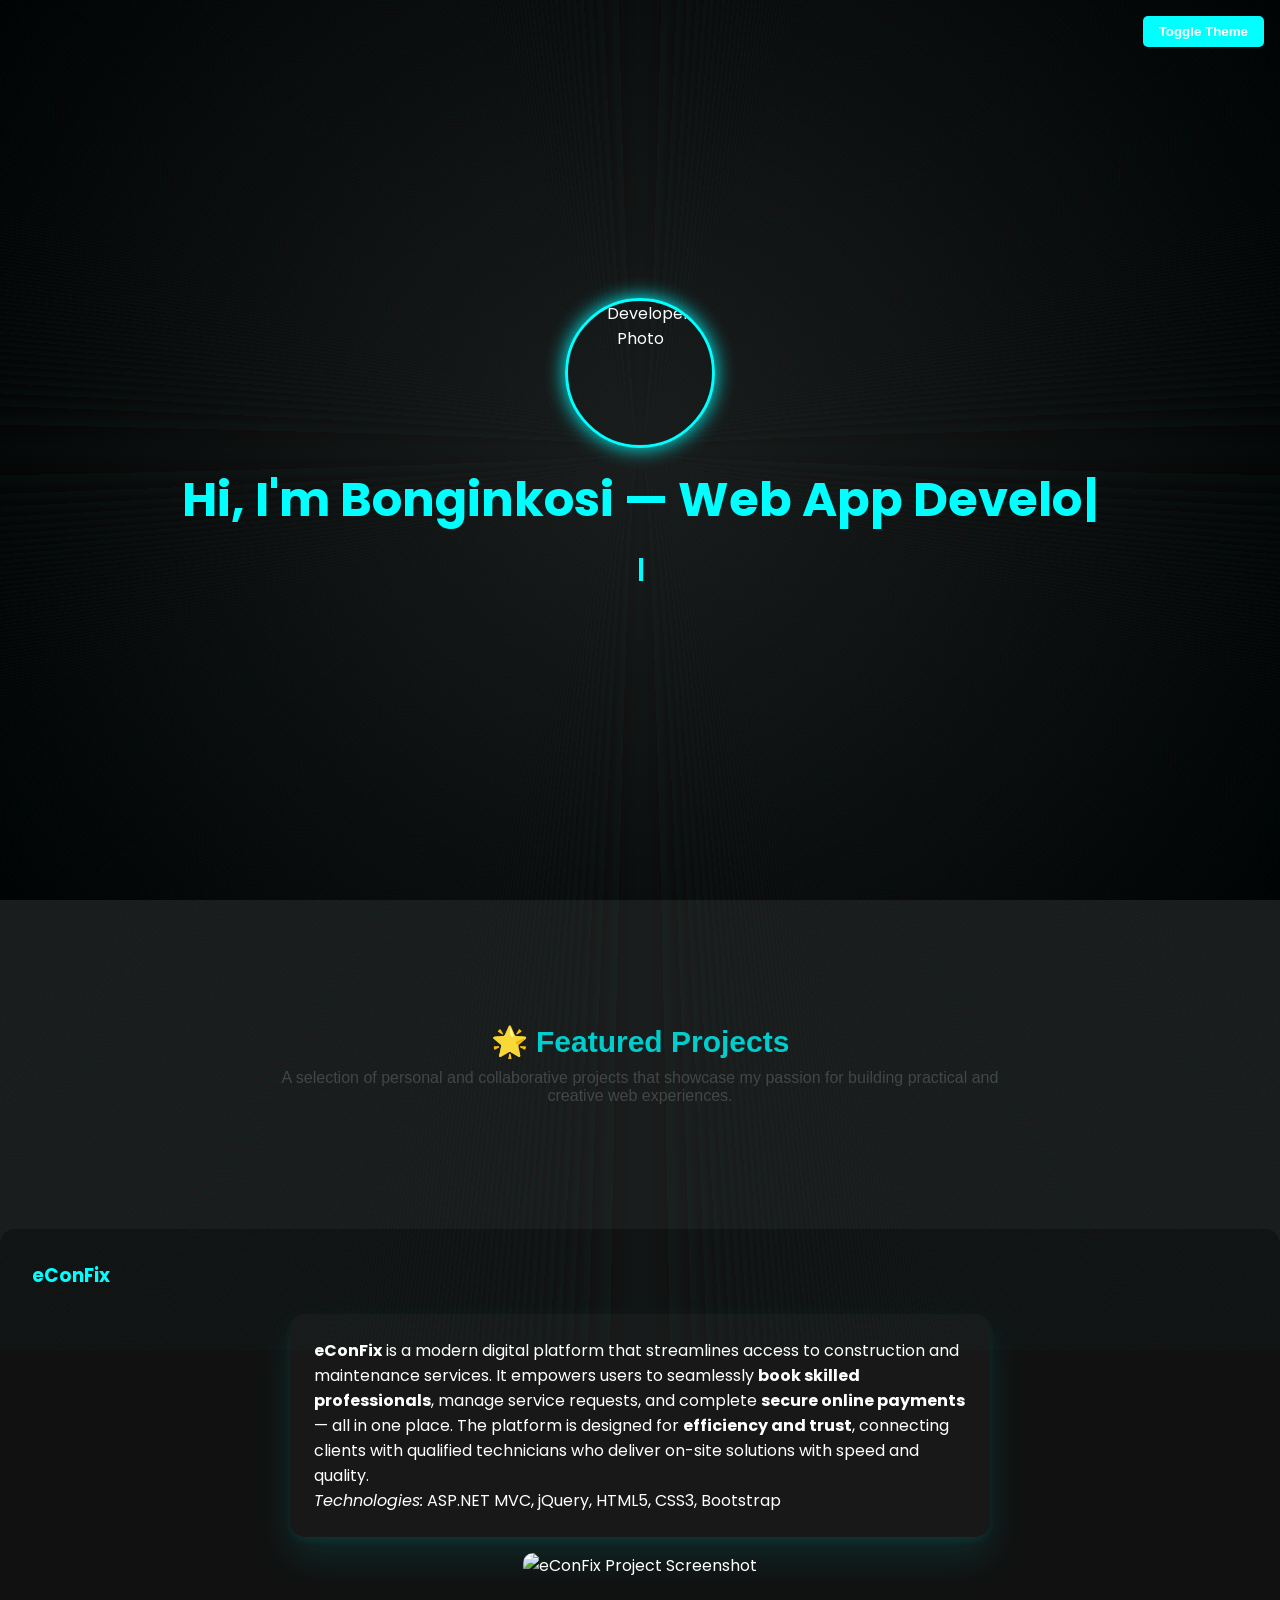
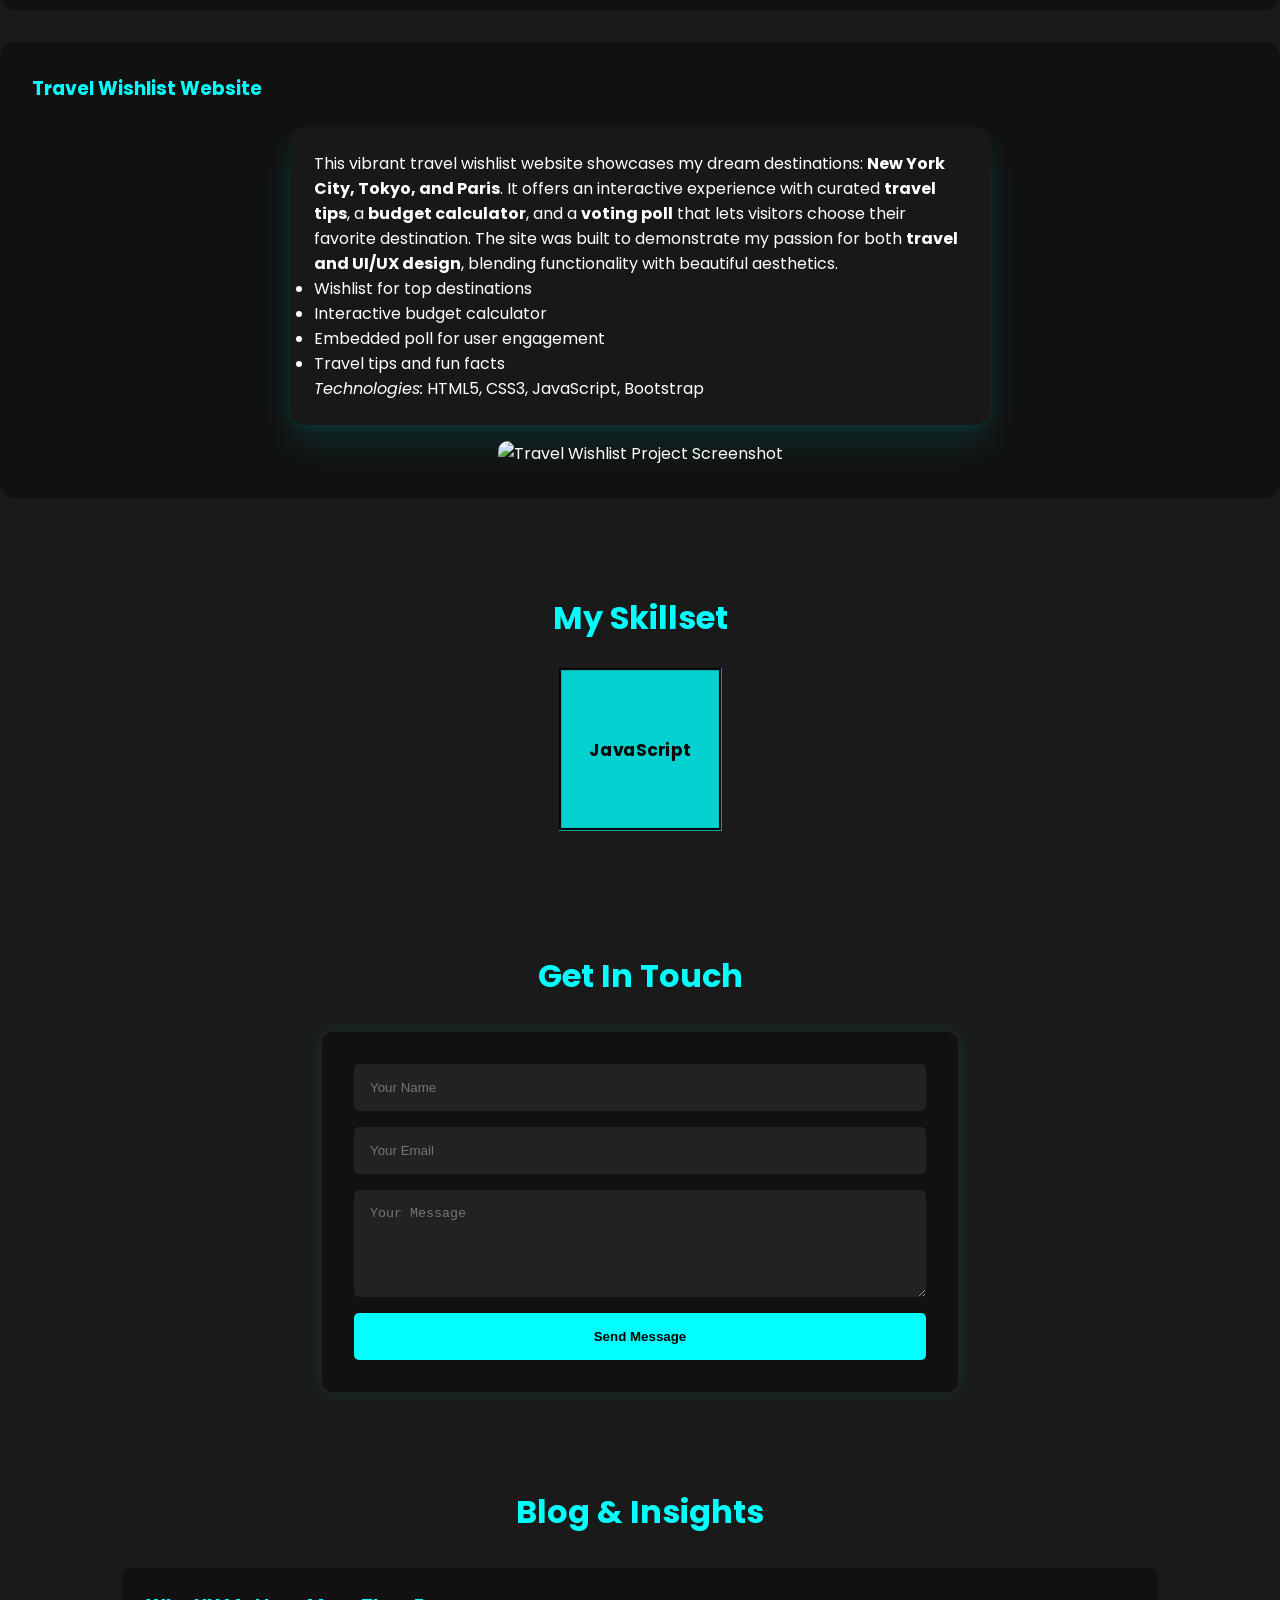
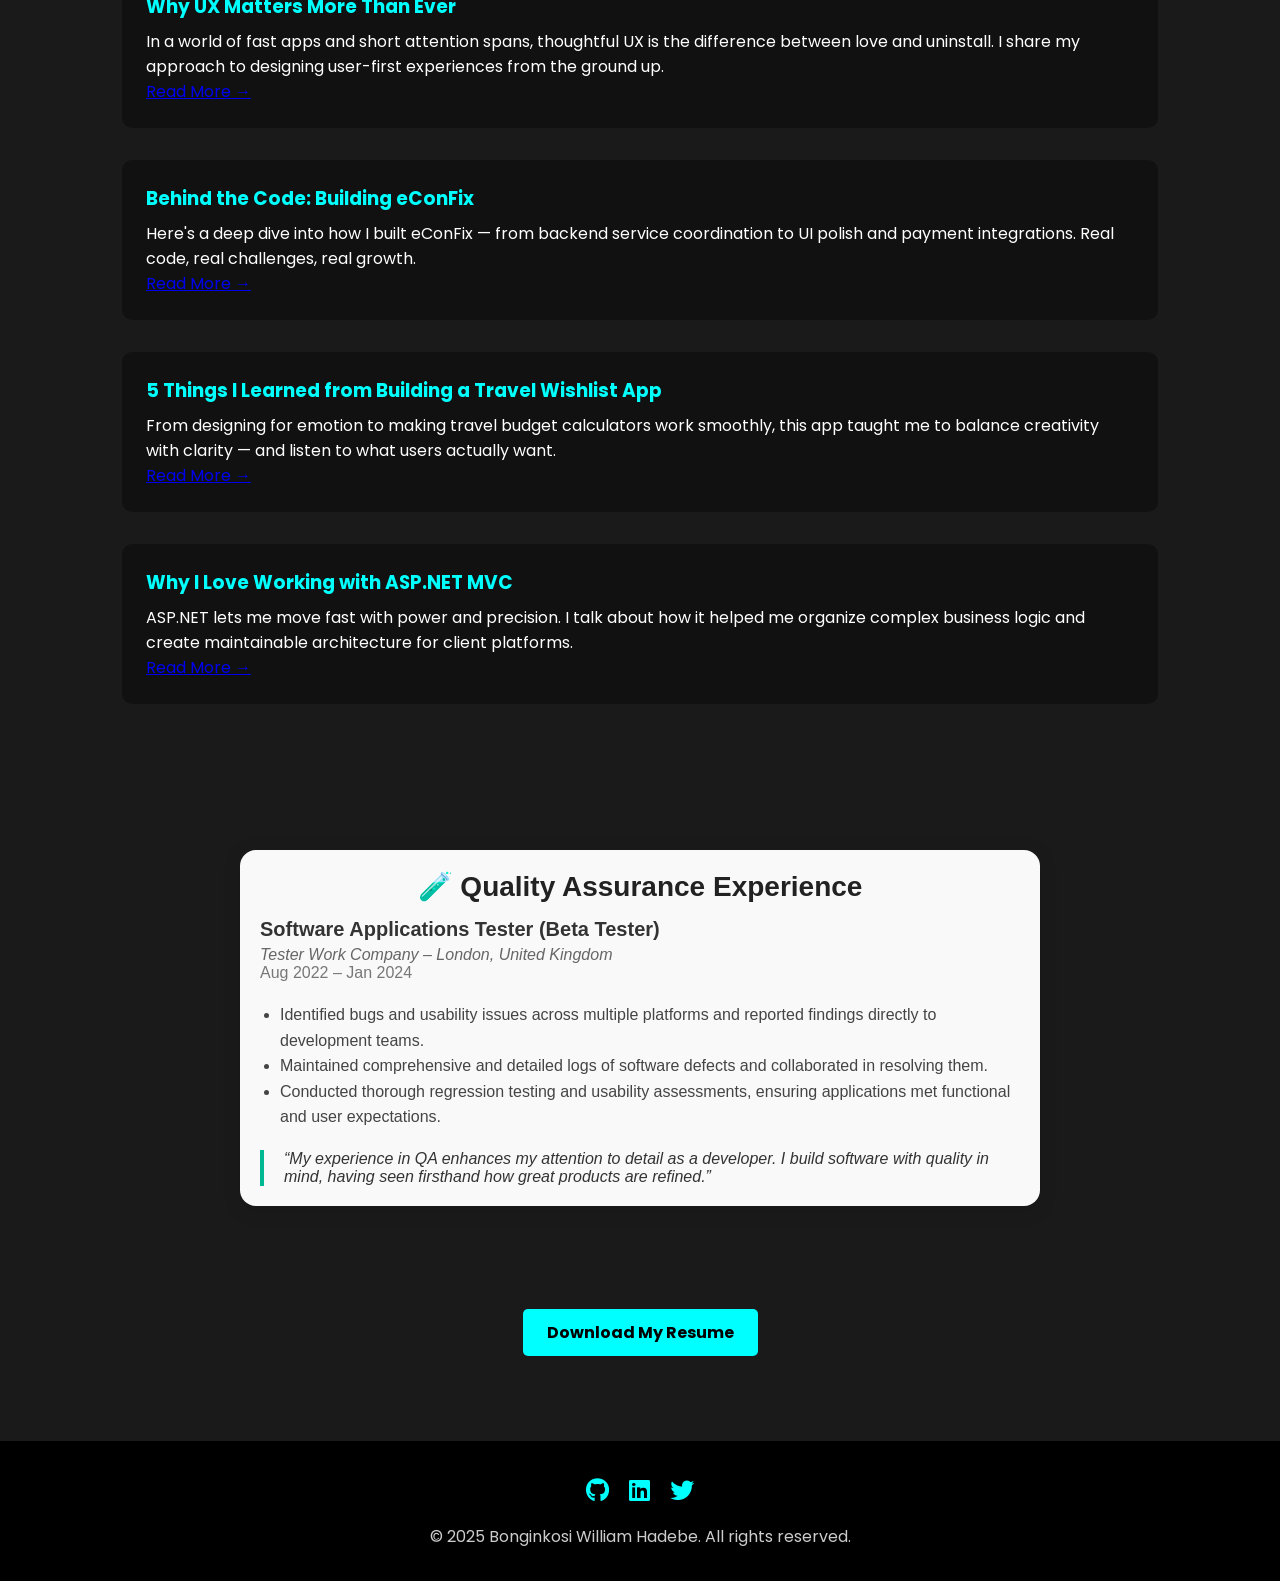
==== index.html @ 1fb1a80f "Add files via upload" ====
<!DOCTYPE html>
<html lang="en">
<head>
  <meta charset="UTF-8" />
  <meta name="viewport" content="width=device-width, initial-scale=1.0" />
  <meta name="description" content="Interactive portfolio for an app developer" />
  <title>William - App Developer Portfolio</title>
  <link rel="stylesheet" href="https://cdnjs.cloudflare.com/ajax/libs/font-awesome/6.4.0/css/all.min.css">
  <link href="https://fonts.googleapis.com/css2?family=Poppins:wght@300;600&display=swap" rel="stylesheet">
  <link rel="stylesheet" href="https://cdnjs.cloudflare.com/ajax/libs/animate.css/4.1.1/animate.min.css"/>
  <style>
    :root {
      --bg: #1a1a1a;
      --text: #fff;
      --accent: #0ff;
      --card-bg: #111;
    }
    [data-theme="light"] {
      --bg: #f4f4f4;
      --text: #000;
      --accent: #00bcd4;
      --card-bg: #fff;
    }
    * {
      margin: 0;
      padding: 0;
      box-sizing: border-box;
    }
    body {
      font-family: 'Poppins', sans-serif;
      background: var(--bg);
      color: var(--text);
      scroll-behavior: smooth;
      overflow-x: hidden;
      transition: background 0.5s, color 0.5s;
    }
    .theme-toggle {
      position: fixed;
      top: 1rem;
      right: 1rem;
      background: var(--accent);
      color: var(--text);
      border: none;
      padding: 0.5rem 1rem;
      border-radius: 5px;
      cursor: pointer;
      font-weight: bold;
      z-index: 100;
    }
    header {
      height: 100vh;
      display: flex;
      flex-direction: column;
      justify-content: center;
      align-items: center;
      text-align: center;
      padding: 2rem;
      background: radial-gradient(circle at center, var(--bg), #000);
      position: relative;
    }
    header::before {
      content: '';
      position: absolute;
      width: 200%;
      height: 200%;
      background: repeating-radial-gradient(circle, var(--accent) 1px, transparent 2px);
      animation: rotateGrid 60s linear infinite;
      opacity: 0.03;
      z-index: 0;
    }
    @keyframes rotateGrid {
      0% { transform: rotate(0deg); }
      100% { transform: rotate(360deg); }
    }
    header img {
      width: 150px;
      height: 150px;
      border-radius: 50%;
      border: 3px solid var(--accent);
      margin-bottom: 1rem;
      object-fit: cover;
      box-shadow: 0 0 20px var(--accent);
    }
    header h1 {
      font-size: 3.5rem;
      margin-bottom: 1rem;
      z-index: 1;
      animation: glowText 3s ease-in-out infinite alternate;
    }
    header p {
      font-size: 1.5rem;
      color: var(--text);
      z-index: 1;
    }
    @keyframes glowText {
      from { text-shadow: 0 0 10px var(--accent); }
      to { text-shadow: 0 0 20px var(--accent), 0 0 30px var(--accent); }
    }
    section {
      padding: 4rem 2rem;
    }
    h2 {
      font-size: 2rem;
      margin-bottom: 2rem;
      text-align: center;
      color: var(--accent);
    }
    .projects, .skills, .contact, .blog {
      max-width: 1100px;
      margin: 0 auto;
    }
    .project-item, .skill-item, .blog-post {
      background: var(--card-bg);
      padding: 1.5rem;
      margin-bottom: 2rem;
      border-radius: 10px;
      transition: transform 0.4s, box-shadow 0.4s;
      box-shadow: 0 0 20px transparent;
    }
    .project-item:hover, .skill-item:hover, .blog-post:hover {
      transform: translateY(-10px);
      box-shadow: 0 10px 20px rgba(0, 255, 255, 0.2);
    }
    .project-item h3, .blog-post h3 {
      margin-bottom: 0.5rem;
      color: var(--accent);
    }
    .project-item img {
      max-width: 100%;
      border-radius: 10px;
      margin-top: 1rem;
    }
    .contact-form {
      display: flex;
      flex-direction: column;
      background: var(--card-bg);
      padding: 2rem;
      border-radius: 10px;
      box-shadow: 0 0 20px rgba(0,255,255,0.1);
    }
    .contact-form input,
    .contact-form textarea {
      margin-bottom: 1rem;
      padding: 1rem;
      border-radius: 5px;
      border: none;
      background: #222;
      color: var(--text);
    }
    .contact-form button {
      padding: 1rem;
      background: var(--accent);
      color: #000;
      border: none;
      border-radius: 5px;
      cursor: pointer;
      font-weight: bold;
      transition: background 0.3s;
    }
    .contact-form button:hover {
      background: #0cc;
    }
    .contact{
        max-width: 700px;
        margin:0 auto;
        padding: 2rem;
    }
    .floating-cube {
      width: 150px;
      height: 150px;
      margin: 2rem auto;
      transform-style: preserve-3d;
      animation: rotateCube 10s infinite linear;
      perspective: 1000px;
    }
    @keyframes rotateCube {
      from { transform: rotateX(0deg) rotateY(0deg); }
      to { transform: rotateX(360deg) rotateY(360deg); }
    }
    .cube-face {
      position: absolute;
      width: 150px;
      height: 150px;
      background: var(--accent);
      color: #000;
      display: flex;
      align-items: center;
      justify-content: center;
      font-weight: bold;
      opacity: 0.8;
      backface-visibility: hidden;
      border: 2px solid #000;
    }
    .resume-download {
      text-align: center;
      margin: 2rem;
    }
    .resume-download a {
      background: var(--accent);
      color: #000;
      padding: 0.75rem 1.5rem;
      border-radius: 5px;
      font-weight: bold;
      text-decoration: none;
      transition: background 0.3s;
    }
    .resume-download a:hover {
      background: #0cc;
    }

    footer {
      background: #000;
      color: #ccc;
      padding: 2rem;
      text-align: center;
    }
    .social-icons {
      margin-bottom: 1rem;
    }
    .social-icons a {
      color: var(--accent);
      margin: 0 0.5rem;
      font-size: 1.5rem;
      transition: color 0.3s;
    }
    .social-icons a:hover {
      color: #0cc;
    }
    .project-item {
  background: var(--card-bg);
  padding: 2rem;
  margin-bottom: 2rem;
  border-radius: 15px;
  transition: transform 0.4s, box-shadow 0.4s;
  box-shadow: 0 0 20px transparent;
  text-align: center; /* Center content inside */
}

.project-item:hover {
  transform: translateY(-10px);
  box-shadow: 0 10px 20px rgba(0, 255, 255, 0.2);
}

.project-item h3 {
  margin-bottom: 1rem;
  color: var(--accent);
  text-align: left; /* Keep the title aligned left */
}

.project-description {
  max-width: 700px;
  background: rgba(255, 255, 255, 0.03);
  padding: 1.5rem;
  border-radius: 15px;
  box-shadow: 0 20px 40px rgba(0, 255, 255, 0.1), 0 4px 8px rgba(0, 255, 255, 0.08);
  margin: 1.5rem auto 0 auto;
  text-align: left; /* Align description to the left */
}
.typewriter-heading, .typewriter-subtext { /*My Intro*/
  text-align: center;
  font-size: 2rem;
  margin-bottom: 1rem;
  white-space: nowrap;
  overflow: hidden;
}

.typewriter-heading {
  font-size: 3rem;
  color: var(--accent);
}

.typewriter-subtext {
  color: var(--text);
  font-size: 1.5rem;
}

/* Blinking cursor */
.cursor {
  display: inline-block;
  color: var(--accent);
  animation: blink 0.7s steps(1) infinite;
  font-weight: bold;
  font-size: 1em;
  margin-left: 2px;
}

@keyframes blink {
  50% { opacity: 0; }
}
.read-more {
  display: inline-block;
  margin-top: 10px;
  color: #0cc;
  text-decoration: none;
  font-weight: bold;
}
.read-more:hover {
  text-decoration: underline;
}


  </style>
</head>
<body>
  <button class="theme-toggle" onclick="toggleTheme()">Toggle Theme</button>
  <header>
    <img src="images/Bongaa.jpeg" alt="Developer Photo" />
    <h1 class="typewriter-heading"><span id="typing-text"></span><span class="cursor">|</span></h1>
    <p class="typewriter-subtext"><span id="typing-subtext"></span><span class="cursor">|</span></p>
    
  </header>
<!-- Featured Projects Title -->
<section style="max-width: 800px; margin: 60px auto; text-align: center; font-family: 'Segoe UI', sans-serif;">
  <h2 style="font-size: 30px; color: #0cc; font-weight: bold; margin-bottom: 10px;">
    🌟 Featured Projects
  </h2>
  <p style="color: #444; font-size: 16px;">
    A selection of personal and collaborative projects that showcase my passion for building practical and creative web experiences.
  </p>
</section>


  <div class="project-item">
    <h3>eConFix</h3>
    <div class="project-description">
      <p>
        <strong>eConFix</strong> is a modern digital platform that streamlines access to construction and maintenance services.
        It empowers users to seamlessly <strong>book skilled professionals</strong>, manage service requests, and complete
        <strong>secure online payments</strong> — all in one place. The platform is designed for <strong>efficiency and trust</strong>,
        connecting clients with qualified technicians who deliver on-site solutions with speed and quality.
      </p>
      <p><em>Technologies:</em> ASP.NET MVC, jQuery, HTML5, CSS3, Bootstrap</p>
    </div>
    <img src="images/Screenshot (1242).png" width="700px" alt="eConFix Project Screenshot" />
  </div>
     
  <div class="project-item">
    <h3>Travel Wishlist Website</h3>
    <div class="project-description">
      <p>
        This vibrant travel wishlist website showcases my dream destinations: <strong>New York City, Tokyo, and Paris</strong>.
        It offers an interactive experience with curated <strong>travel tips</strong>, a <strong>budget calculator</strong>,
        and a <strong>voting poll</strong> that lets visitors choose their favorite destination. The site was built to demonstrate
        my passion for both <strong>travel and UI/UX design</strong>, blending functionality with beautiful aesthetics.
      </p>
      <ul>
        <li>Wishlist for top destinations</li>
        <li>Interactive budget calculator</li>
        <li>Embedded poll for user engagement</li>
        <li>Travel tips and fun facts</li>
      </ul>
      <p><em>Technologies:</em> HTML5, CSS3, JavaScript, Bootstrap</p>
    </div>
    <img src="images/Screenshot (1247).png" width="700px" alt="Travel Wishlist Project Screenshot" />
  </div>
  
  </section>

  <section class="skills">
    <h2>My Skillset</h2>
    <div class="floating-cube">
      <div class="cube-face" style="transform: rotateY(0deg) translateZ(75px);">JavaScript</div>
      <div class="cube-face" style="transform: rotateY(90deg) translateZ(75px);">React</div>
      <div class="cube-face" style="transform: rotateY(180deg) translateZ(75px);">HTML5</div>
      <div class="cube-face" style="transform: rotateY(-90deg) translateZ(75px);">CSS3</div>
      <div class="cube-face" style="transform: rotateX(90deg) translateZ(75px);">Node.js</div>
      <div class="cube-face" style="transform: rotateX(-90deg) translateZ(75px);">My SQL</div>
      <div class="cube-face" style="transform: rotateX(90deg) translateZ(75px);">ASP.NET MVC</div>
      <div class="cube-face" style="transform: rotateX(180deg) translateZ(75px);">Software Testing</div>
    </div>
  </section>

  <section class="contact">
    <h2>Get In Touch</h2>
    <form class="contact-form" action="https://formsubmit.co/bonginkosiwilliam686@gmail.com" method="post">
      <input type="text" name="_honey" style="display: none;">
      <input type="hidden" name="_captcha" value="false">
      <!-- This is the redirect field -->
       <input type="hidden" name="_next" value="https://website.com/thankyou.html">
      <input type="text" placeholder="Your Name" required />
      <input type="hidden" name="_captcha" value="false">
      <input type="email" placeholder="Your Email" required />
      <textarea rows="5" placeholder="Your Message" required></textarea>
      <button type="submit">Send Message</button>
      <p id="form-response" style="color: var(--accent); margin-top: 1rem; display: none;">Thank you! Your messege has been send</p>
    </form>
  </section>

  
    <section class="blog">
      <h2>Blog & Insights</h2>
    
      <div class="blog-post">
        <h3>Why UX Matters More Than Ever</h3>
        <p>In a world of fast apps and short attention spans, thoughtful UX is the difference between love and uninstall. I share my approach to designing user-first experiences from the ground up.</p>
        <a href="blog-ux.html" class="read-more-btn">Read More →</a>

      </div>
    
      <div class="blog-post">
        <h3>Behind the Code: Building eConFix</h3>
        <p>Here's a deep dive into how I built eConFix — from backend service coordination to UI polish and payment integrations. Real code, real challenges, real growth.</p>
           <a href="blog-econfix.html" class="more-link">Read More →</a>

      </div>
    
      <div class="blog-post">
        <h3>5 Things I Learned from Building a Travel Wishlist App</h3>
        <p>From designing for emotion to making travel budget calculators work smoothly, this app taught me to balance creativity with clarity — and listen to what users actually want.</p>
       <a href="blog-travel-wishlist.html" class="more-link">Read More →</a>

      </div>
    
      <div class="blog-post">
        <h3>Why I Love Working with ASP.NET MVC</h3>
        <p>ASP.NET lets me move fast with power and precision. I talk about how it helped me organize complex business logic and create maintainable architecture for client platforms.</p>
        <a href="aspnet-blog.html" class="more-link">Read More →</a>
      </div>
    
    </section>

      <!-- QA Experience Section -->
<section id="experience" style="max-width: 800px; margin: 50px auto; padding: 20px; background: #f9f9f9; border-radius: 16px; box-shadow: 0 4px 20px rgba(0,0,0,0.1); font-family: 'Segoe UI', sans-serif;">
  <h2 style="font-size: 28px; margin-bottom: 15px; color: #222;">🧪 Quality Assurance Experience</h2>
  <h3 style="font-size: 20px; margin-bottom: 5px; color: #333;">Software Applications Tester (Beta Tester)</h3>
  <p style="font-style: italic; color: #666;">Tester Work Company – London, United Kingdom</p>
  <p style="color: #777; margin-bottom: 20px;">Aug 2022 – Jan 2024</p>
  <ul style="color: #444; padding-left: 20px; line-height: 1.6;">
    <li>Identified bugs and usability issues across multiple platforms and reported findings directly to development teams.</li>
    <li>Maintained comprehensive and detailed logs of software defects and collaborated in resolving them.</li>
    <li>Conducted thorough regression testing and usability assessments, ensuring applications met functional and user expectations.</li>
  </ul>
  <blockquote style="margin-top: 20px; padding-left: 20px; border-left: 4px solid #00b894; color: #333;">
    <em>“My experience in QA enhances my attention to detail as a developer. I build software with quality in mind, having seen firsthand how great products are refined.”</em>
  </blockquote>
</section>
    
 

  <section class="resume-download">
    <a href="images/Bonginkosi_Hadebe_CV_Canva_Style.pdf" download>Download My Resume</a>
  </section>
  
    <!-- Footer -->
    <footer>
        <div class="social-icons">
          <a href="https://github.com/Bonga324"><i class="fab fa-github"></i></a>
          <a href="https://za.linkedin.com/in/bonginkosi-william-habebe-8a545423a"><i class="fab fa-linkedin"></i></a>
          <a href="https://x.com/bonga_hadebee"><i class="fab fa-twitter"></i></a>
        </div>
        <p>&copy; 2025 Bonginkosi William Hadebe. All rights reserved.</p>
      </footer>
      <script src="https://unpkg.com/swiper@8/swiper-bundle.min.js"></script>
      <script>
        const headingText = "Hi, I'm Bonginkosi — Web App Developer";
        const subText = "Building futuristic experiences through code and creativity.";
      
        const headingEl = document.getElementById("typing-text");
        const subEl = document.getElementById("typing-subtext");
      
        function typeText(element, text, delay = 100, callback) {
          let index = 0;
          function type() {
            if (index < text.length) {
              element.textContent += text.charAt(index);
              index++;
              setTimeout(type, delay);
            } else if (callback) {
              callback();
            }
          }
          type();
        }
      
        // Start heading first, then subtext after delay
        typeText(headingEl, headingText, 80, () => {
          setTimeout(() => {
            typeText(subEl, subText, 50);
          }, 500);
        });
      </script>
      

      
      <script>
        const form = document.querySelector('.contact-form');
        form.addEventListener('submit', function(e){
            document.getElementById('form-response').style.display='block';
                
        });
      </script>
      <script>
        // Typed.js animation
        new Typed('#typed-text', {
          strings: ["App Alchemist.", "UX Innovator.", "Full-Stack Magician."],
          typeSpeed: 50,
          backSpeed: 25,
          loop: true
        });
    
        // Swiper init
        const swiper = new Swiper('.swiper', {
          loop: true,
          pagination: {
            el: '.swiper-pagination',
          },
        });
      </script>

  <script>
    function toggleTheme() {
      const currentTheme = document.documentElement.getAttribute("data-theme");
      if (currentTheme === "light") {
        document.documentElement.removeAttribute("data-theme");
      } else {
        document.documentElement.setAttribute("data-theme", "light");
      }
    }

</script>
</html>
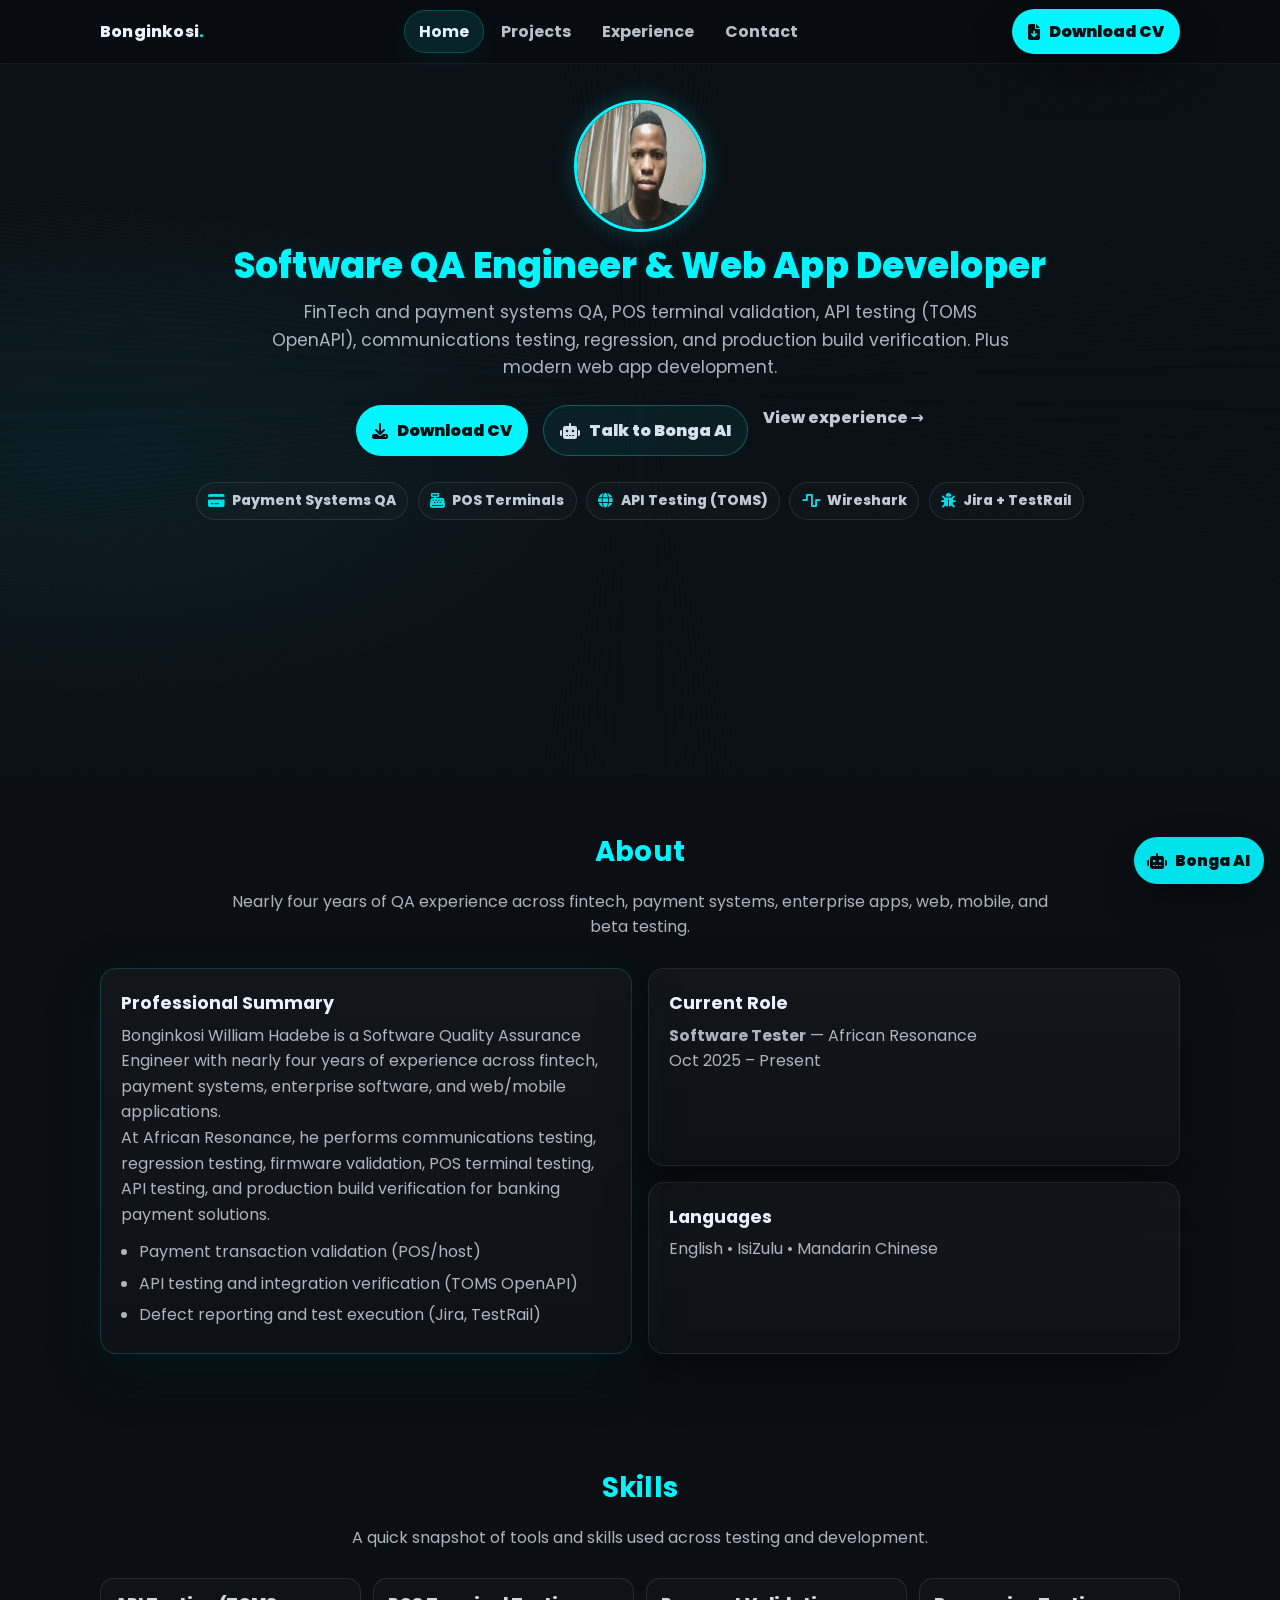
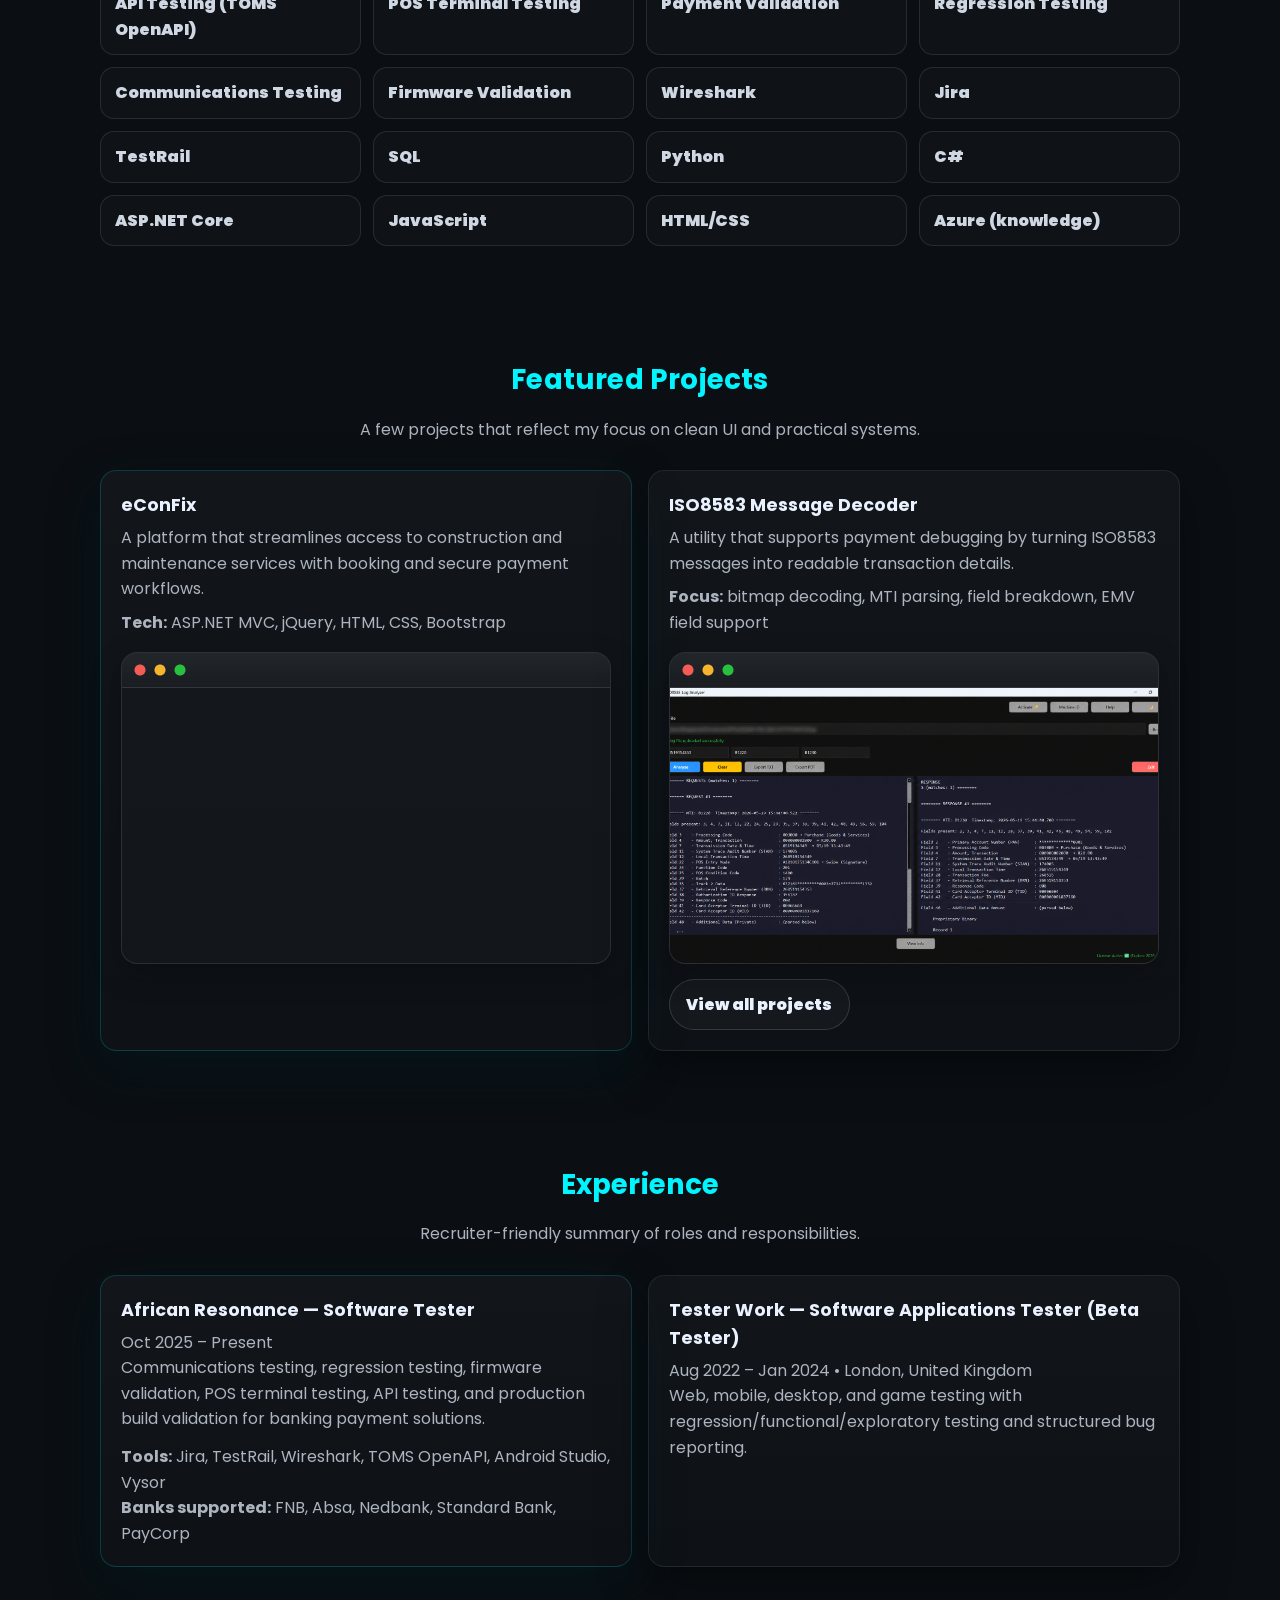
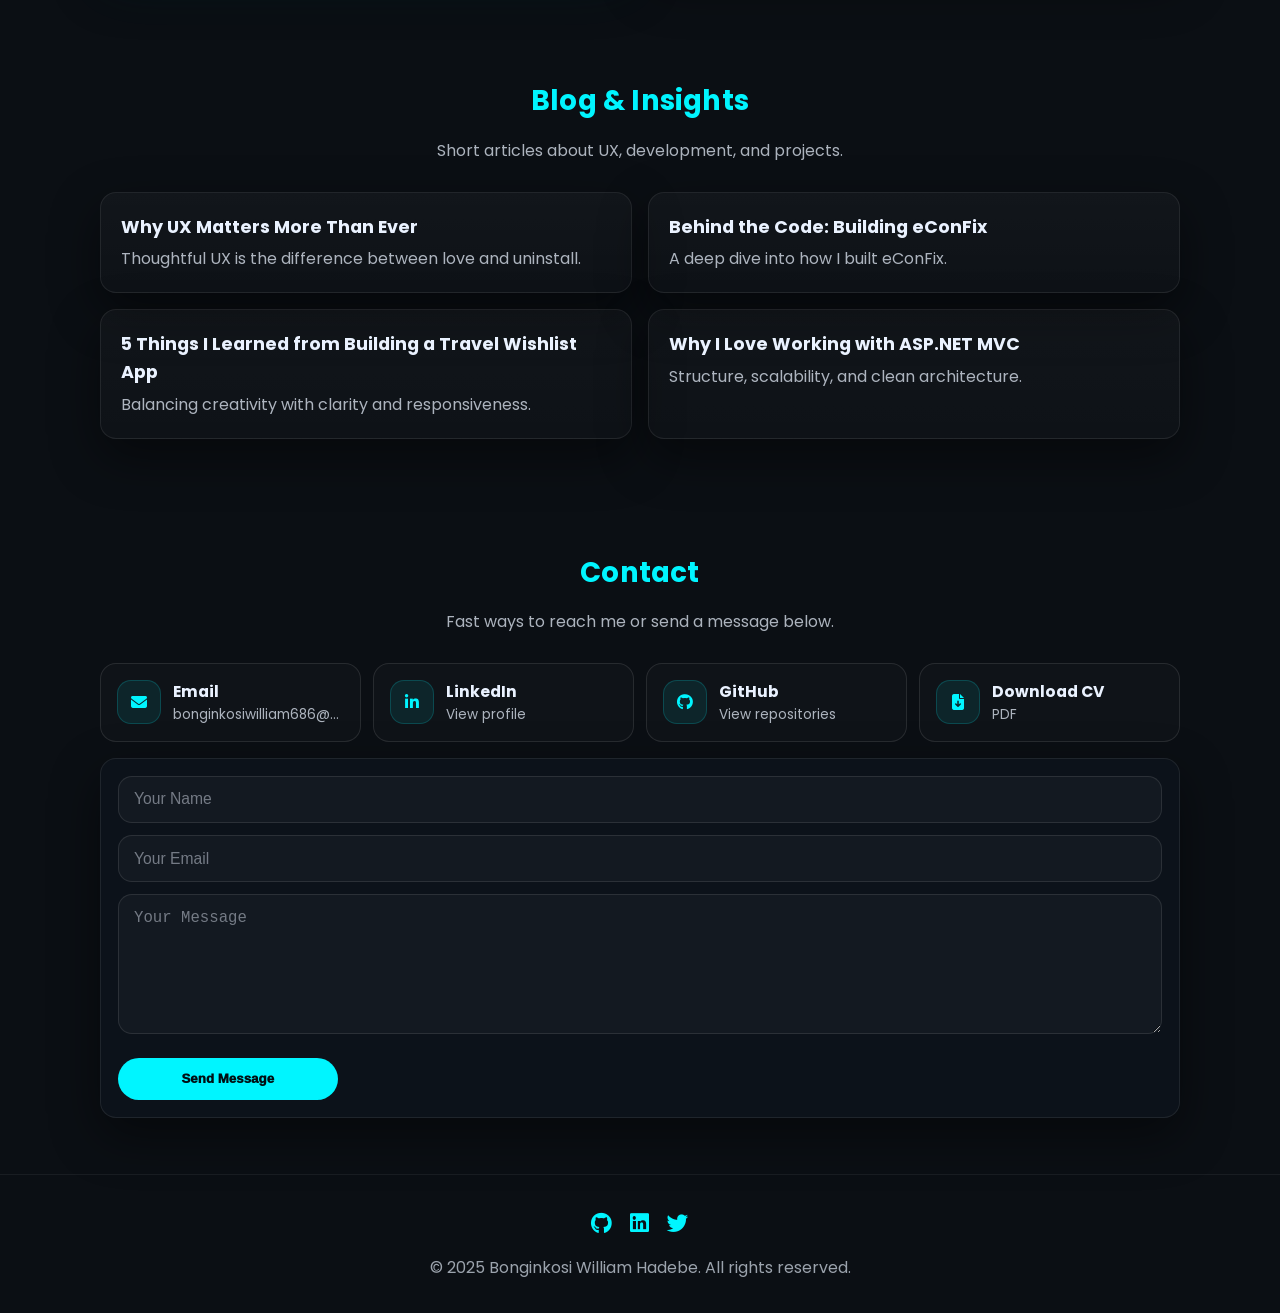
==== commit 81fcbfec: "Add files via upload" ====
--- a/index.html
+++ b/index.html
@@ -3,520 +3,336 @@
 <head>
   <meta charset="UTF-8" />
   <meta name="viewport" content="width=device-width, initial-scale=1.0" />
-  <meta name="description" content="Interactive portfolio for an app developer" />
-  <title>William - App Developer Portfolio</title>
+  <meta name="description" content="Portfolio of Bonginkosi William Hadebe - Software QA Engineer & Web App Developer" />
+  <title>Bonginkosi | Portfolio</title>
+
   <link rel="stylesheet" href="https://cdnjs.cloudflare.com/ajax/libs/font-awesome/6.4.0/css/all.min.css">
-  <link href="https://fonts.googleapis.com/css2?family=Poppins:wght@300;600&display=swap" rel="stylesheet">
-  <link rel="stylesheet" href="https://cdnjs.cloudflare.com/ajax/libs/animate.css/4.1.1/animate.min.css"/>
-  <style>
-    :root {
-      --bg: #1a1a1a;
-      --text: #fff;
-      --accent: #0ff;
-      --card-bg: #111;
-    }
-    [data-theme="light"] {
-      --bg: #f4f4f4;
-      --text: #000;
-      --accent: #00bcd4;
-      --card-bg: #fff;
-    }
-    * {
-      margin: 0;
-      padding: 0;
-      box-sizing: border-box;
-    }
-    body {
-      font-family: 'Poppins', sans-serif;
-      background: var(--bg);
-      color: var(--text);
-      scroll-behavior: smooth;
-      overflow-x: hidden;
-      transition: background 0.5s, color 0.5s;
-    }
-    .theme-toggle {
-      position: fixed;
-      top: 1rem;
-      right: 1rem;
-      background: var(--accent);
-      color: var(--text);
-      border: none;
-      padding: 0.5rem 1rem;
-      border-radius: 5px;
-      cursor: pointer;
-      font-weight: bold;
-      z-index: 100;
-    }
-    header {
-      height: 100vh;
-      display: flex;
-      flex-direction: column;
-      justify-content: center;
-      align-items: center;
-      text-align: center;
-      padding: 2rem;
-      background: radial-gradient(circle at center, var(--bg), #000);
-      position: relative;
-    }
-    header::before {
-      content: '';
-      position: absolute;
-      width: 200%;
-      height: 200%;
-      background: repeating-radial-gradient(circle, var(--accent) 1px, transparent 2px);
-      animation: rotateGrid 60s linear infinite;
-      opacity: 0.03;
-      z-index: 0;
-    }
-    @keyframes rotateGrid {
-      0% { transform: rotate(0deg); }
-      100% { transform: rotate(360deg); }
-    }
-    header img {
-      width: 150px;
-      height: 150px;
-      border-radius: 50%;
-      border: 3px solid var(--accent);
-      margin-bottom: 1rem;
-      object-fit: cover;
-      box-shadow: 0 0 20px var(--accent);
-    }
-    header h1 {
-      font-size: 3.5rem;
-      margin-bottom: 1rem;
-      z-index: 1;
-      animation: glowText 3s ease-in-out infinite alternate;
-    }
-    header p {
-      font-size: 1.5rem;
-      color: var(--text);
-      z-index: 1;
-    }
-    @keyframes glowText {
-      from { text-shadow: 0 0 10px var(--accent); }
-      to { text-shadow: 0 0 20px var(--accent), 0 0 30px var(--accent); }
-    }
-    section {
-      padding: 4rem 2rem;
-    }
-    h2 {
-      font-size: 2rem;
-      margin-bottom: 2rem;
-      text-align: center;
-      color: var(--accent);
-    }
-    .projects, .skills, .contact, .blog {
-      max-width: 1100px;
-      margin: 0 auto;
-    }
-    .project-item, .skill-item, .blog-post {
-      background: var(--card-bg);
-      padding: 1.5rem;
-      margin-bottom: 2rem;
-      border-radius: 10px;
-      transition: transform 0.4s, box-shadow 0.4s;
-      box-shadow: 0 0 20px transparent;
-    }
-    .project-item:hover, .skill-item:hover, .blog-post:hover {
-      transform: translateY(-10px);
-      box-shadow: 0 10px 20px rgba(0, 255, 255, 0.2);
-    }
-    .project-item h3, .blog-post h3 {
-      margin-bottom: 0.5rem;
-      color: var(--accent);
-    }
-    .project-item img {
-      max-width: 100%;
-      border-radius: 10px;
-      margin-top: 1rem;
-    }
-    .contact-form {
-      display: flex;
-      flex-direction: column;
-      background: var(--card-bg);
-      padding: 2rem;
-      border-radius: 10px;
-      box-shadow: 0 0 20px rgba(0,255,255,0.1);
-    }
-    .contact-form input,
-    .contact-form textarea {
-      margin-bottom: 1rem;
-      padding: 1rem;
-      border-radius: 5px;
-      border: none;
-      background: #222;
-      color: var(--text);
-    }
-    .contact-form button {
-      padding: 1rem;
-      background: var(--accent);
-      color: #000;
-      border: none;
-      border-radius: 5px;
-      cursor: pointer;
-      font-weight: bold;
-      transition: background 0.3s;
-    }
-    .contact-form button:hover {
-      background: #0cc;
-    }
-    .contact{
-        max-width: 700px;
-        margin:0 auto;
-        padding: 2rem;
-    }
-    .floating-cube {
-      width: 150px;
-      height: 150px;
-      margin: 2rem auto;
-      transform-style: preserve-3d;
-      animation: rotateCube 10s infinite linear;
-      perspective: 1000px;
-    }
-    @keyframes rotateCube {
-      from { transform: rotateX(0deg) rotateY(0deg); }
-      to { transform: rotateX(360deg) rotateY(360deg); }
-    }
-    .cube-face {
-      position: absolute;
-      width: 150px;
-      height: 150px;
-      background: var(--accent);
-      color: #000;
-      display: flex;
-      align-items: center;
-      justify-content: center;
-      font-weight: bold;
-      opacity: 0.8;
-      backface-visibility: hidden;
-      border: 2px solid #000;
-    }
-    .resume-download {
-      text-align: center;
-      margin: 2rem;
-    }
-    .resume-download a {
-      background: var(--accent);
-      color: #000;
-      padding: 0.75rem 1.5rem;
-      border-radius: 5px;
-      font-weight: bold;
-      text-decoration: none;
-      transition: background 0.3s;
-    }
-    .resume-download a:hover {
-      background: #0cc;
-    }
-
-    footer {
-      background: #000;
-      color: #ccc;
-      padding: 2rem;
-      text-align: center;
-    }
-    .social-icons {
-      margin-bottom: 1rem;
-    }
-    .social-icons a {
-      color: var(--accent);
-      margin: 0 0.5rem;
-      font-size: 1.5rem;
-      transition: color 0.3s;
-    }
-    .social-icons a:hover {
-      color: #0cc;
-    }
-    .project-item {
-  background: var(--card-bg);
-  padding: 2rem;
-  margin-bottom: 2rem;
-  border-radius: 15px;
-  transition: transform 0.4s, box-shadow 0.4s;
-  box-shadow: 0 0 20px transparent;
-  text-align: center; /* Center content inside */
-}
-
-.project-item:hover {
-  transform: translateY(-10px);
-  box-shadow: 0 10px 20px rgba(0, 255, 255, 0.2);
-}
-
-.project-item h3 {
-  margin-bottom: 1rem;
-  color: var(--accent);
-  text-align: left; /* Keep the title aligned left */
-}
-
-.project-description {
-  max-width: 700px;
-  background: rgba(255, 255, 255, 0.03);
-  padding: 1.5rem;
-  border-radius: 15px;
-  box-shadow: 0 20px 40px rgba(0, 255, 255, 0.1), 0 4px 8px rgba(0, 255, 255, 0.08);
-  margin: 1.5rem auto 0 auto;
-  text-align: left; /* Align description to the left */
-}
-.typewriter-heading, .typewriter-subtext { /*My Intro*/
-  text-align: center;
-  font-size: 2rem;
-  margin-bottom: 1rem;
-  white-space: nowrap;
-  overflow: hidden;
-}
-
-.typewriter-heading {
-  font-size: 3rem;
-  color: var(--accent);
-}
-
-.typewriter-subtext {
-  color: var(--text);
-  font-size: 1.5rem;
-}
-
-/* Blinking cursor */
-.cursor {
-  display: inline-block;
-  color: var(--accent);
-  animation: blink 0.7s steps(1) infinite;
-  font-weight: bold;
-  font-size: 1em;
-  margin-left: 2px;
-}
-
-@keyframes blink {
-  50% { opacity: 0; }
-}
-.read-more {
-  display: inline-block;
-  margin-top: 10px;
-  color: #0cc;
-  text-decoration: none;
-  font-weight: bold;
-}
-.read-more:hover {
-  text-decoration: underline;
-}
-
-
-  </style>
+  <link href="https://fonts.googleapis.com/css2?family=Poppins:wght@300;600;700&display=swap" rel="stylesheet">
+  <link rel="stylesheet" href="style.css" />
+
+  <script src="main.js" defer></script>
 </head>
+
 <body>
-  <button class="theme-toggle" onclick="toggleTheme()">Toggle Theme</button>
-  <header>
-    <img src="images/Bongaa.jpeg" alt="Developer Photo" />
-    <h1 class="typewriter-heading"><span id="typing-text"></span><span class="cursor">|</span></h1>
-    <p class="typewriter-subtext"><span id="typing-subtext"></span><span class="cursor">|</span></p>
-    
+  <!-- Premium Minimal Nav -->
+  <nav class="site-nav" aria-label="Primary Navigation">
+    <div class="container nav-inner">
+      <a class="logo" href="#home">Bonginkosi<span>.</span></a>
+
+      <button class="nav-toggle" type="button" aria-expanded="false" aria-controls="nav-menu">Menu</button>
+
+      <ul class="nav-links" id="nav-menu">
+        <li><a href="#home">Home</a></li>
+        <li><a href="projects.html">Projects</a></li>
+        <li><a href="#experience">Experience</a></li>
+        <li><a href="#contact">Contact</a></li>
+      </ul>
+
+      <a class="nav-cta" href="images/Bonginkosi_Hadebe_CV_Canva_Style.pdf" download>
+        <i class="fa-solid fa-file-arrow-down" aria-hidden="true"></i>
+        <span>Download CV</span>
+      </a>
+    </div>
+  </nav>
+
+  <!-- Hero -->
+  <header id="home" class="hero">
+    <div class="container hero-inner">
+      <img class="hero-photo" src="images/Bongaa.jpeg" alt="Photo of Bonginkosi William Hadebe" />
+
+      <h1>Software QA Engineer & Web App Developer</h1>
+
+      <p>
+        FinTech and payment systems QA, POS terminal validation, API testing (TOMS OpenAPI), communications testing,
+        regression, and production build verification. Plus modern web app development.
+      </p>
+
+      <div class="hero-actions" aria-label="Primary actions">
+        <a class="btn btn-primary" href="images/Bonginkosi_Hadebe_CV_Canva_Style.pdf" download>
+          <i class="fa-solid fa-download" aria-hidden="true"></i>
+          Download CV
+        </a>
+
+        <a class="btn btn-secondary" href="bonga-ai.html">
+          <i class="fa-solid fa-robot" aria-hidden="true"></i>
+          Talk to Bonga AI
+        </a>
+
+        <a class="link" href="#experience">View experience →</a>
+      </div>
+
+      <!-- Highlights row -->
+      <div class="hero-trust" aria-label="Highlights">
+        <div class="trust-item"><i class="fa-solid fa-credit-card" aria-hidden="true"></i> Payment Systems QA</div>
+        <div class="trust-item"><i class="fa-solid fa-cash-register" aria-hidden="true"></i> POS Terminals</div>
+        <div class="trust-item"><i class="fa-solid fa-globe" aria-hidden="true"></i> API Testing (TOMS)</div>
+        <div class="trust-item"><i class="fa-solid fa-wave-square" aria-hidden="true"></i> Wireshark</div>
+        <div class="trust-item"><i class="fa-solid fa-bug" aria-hidden="true"></i> Jira + TestRail</div>
+      </div>
+    </div>
   </header>
-<!-- Featured Projects Title -->
-<section style="max-width: 800px; margin: 60px auto; text-align: center; font-family: 'Segoe UI', sans-serif;">
-  <h2 style="font-size: 30px; color: #0cc; font-weight: bold; margin-bottom: 10px;">
-    🌟 Featured Projects
-  </h2>
-  <p style="color: #444; font-size: 16px;">
-    A selection of personal and collaborative projects that showcase my passion for building practical and creative web experiences.
-  </p>
-</section>
-
-
-  <div class="project-item">
-    <h3>eConFix</h3>
-    <div class="project-description">
-      <p>
-        <strong>eConFix</strong> is a modern digital platform that streamlines access to construction and maintenance services.
-        It empowers users to seamlessly <strong>book skilled professionals</strong>, manage service requests, and complete
-        <strong>secure online payments</strong> — all in one place. The platform is designed for <strong>efficiency and trust</strong>,
-        connecting clients with qualified technicians who deliver on-site solutions with speed and quality.
-      </p>
-      <p><em>Technologies:</em> ASP.NET MVC, jQuery, HTML5, CSS3, Bootstrap</p>
+
+  <main>
+    <!-- About -->
+    <section class="section" id="about" aria-label="About">
+      <div class="container">
+        <h2 class="section-title">About</h2>
+        <p class="section-lead">
+          Nearly four years of QA experience across fintech, payment systems, enterprise apps, web, mobile, and beta testing.
+        </p>
+
+        <div class="grid grid-2">
+          <div class="card card-accent">
+            <h3>Professional Summary</h3>
+
+            <p>
+              Bonginkosi William Hadebe is a Software Quality Assurance Engineer with nearly four years of experience across fintech,
+              payment systems, enterprise software, and web/mobile applications.
+            </p>
+
+            <p>
+              At African Resonance, he performs communications testing, regression testing, firmware validation, POS terminal testing,
+              API testing, and production build verification for banking payment solutions.
+            </p>
+
+            <ul>
+              <li>Payment transaction validation (POS/host)</li>
+              <li>API testing and integration verification (TOMS OpenAPI)</li>
+              <li>Defect reporting and test execution (Jira, TestRail)</li>
+            </ul>
+          </div>
+
+          <div class="grid">
+            <div class="card">
+              <h3>Current Role</h3>
+              <p><strong>Software Tester</strong> — African Resonance</p>
+              <p style="color: var(--muted);">Oct 2025 – Present</p>
+            </div>
+
+            <div class="card">
+              <h3>Languages</h3>
+              <p>English • IsiZulu • Mandarin Chinese</p>
+            </div>
+          </div>
+        </div>
+      </div>
+    </section>
+
+    <!-- Skills -->
+    <section class="section" id="skills" aria-label="Skills">
+      <div class="container">
+        <h2 class="section-title">Skills</h2>
+        <p class="section-lead">A quick snapshot of tools and skills used across testing and development.</p>
+
+        <div class="skill-grid">
+          <div class="skill">API Testing (TOMS OpenAPI)</div>
+          <div class="skill">POS Terminal Testing</div>
+          <div class="skill">Payment Validation</div>
+          <div class="skill">Regression Testing</div>
+          <div class="skill">Communications Testing</div>
+          <div class="skill">Firmware Validation</div>
+          <div class="skill">Wireshark</div>
+          <div class="skill">Jira</div>
+          <div class="skill">TestRail</div>
+          <div class="skill">SQL</div>
+          <div class="skill">Python</div>
+          <div class="skill">C#</div>
+          <div class="skill">ASP.NET Core</div>
+          <div class="skill">JavaScript</div>
+          <div class="skill">HTML/CSS</div>
+          <div class="skill">Azure (knowledge)</div>
+        </div>
+      </div>
+    </section>
+
+    <!-- Featured Projects -->
+    <section class="section" id="featured-projects" aria-label="Featured Projects">
+      <div class="container">
+        <h2 class="section-title">Featured Projects</h2>
+        <p class="section-lead">A few projects that reflect my focus on clean UI and practical systems.</p>
+
+        <div class="grid grid-2">
+          <!-- eConFix -->
+          <article class="card card-accent">
+            <h3>eConFix</h3>
+            <p>
+              A platform that streamlines access to construction and maintenance services with booking and secure payment workflows.
+            </p>
+            <p style="color: var(--muted); margin-top:.5rem;">
+              <strong>Tech:</strong> ASP.NET MVC, jQuery, HTML, CSS, Bootstrap
+            </p>
+
+            <div class="project-shot">
+              <img
+                src="images/Screenshot (1242).png"
+                alt="Screenshot of eConFix project"
+                loading="lazy"
+                decoding="async"
+              >
+            </div>
+          </article>
+
+          <!-- ISO8583 -->
+          <article class="card">
+            <h3>ISO8583 Message Decoder</h3>
+            <p>
+              A utility that supports payment debugging by turning ISO8583 messages into readable transaction details.
+            </p>
+            <p style="color: var(--muted); margin-top:.5rem;">
+              <strong>Focus:</strong> bitmap decoding, MTI parsing, field breakdown, EMV field support
+            </p>
+
+            <div class="project-shot">
+              <img
+                src="images/iso8583-decoder.png"
+                alt="Screenshot of ISO8583 Message Decoder / Log Analyzer"
+                loading="lazy"
+                decoding="async"
+              >
+            </div>
+
+            <div style="margin-top:1rem;">
+              <a class="btn" href="projects.html">View all projects</a>
+            </div>
+          </article>
+        </div>
+      </div>
+    </section>
+
+    <!-- Experience -->
+    <section class="section" id="experience" aria-label="Experience">
+      <div class="container">
+        <h2 class="section-title">Experience</h2>
+        <p class="section-lead">Recruiter-friendly summary of roles and responsibilities.</p>
+
+        <div class="grid grid-2">
+          <article class="card card-accent">
+            <h3>African Resonance — Software Tester</h3>
+            <p style="color: var(--muted);">Oct 2025 – Present</p>
+            <p>
+              Communications testing, regression testing, firmware validation, POS terminal testing, API testing, and production build validation
+              for banking payment solutions.
+            </p>
+            <p style="color: var(--muted); margin-top:.75rem;">
+              <strong>Tools:</strong> Jira, TestRail, Wireshark, TOMS OpenAPI, Android Studio, Vysor
+            </p>
+            <p style="color: var(--muted);">
+              <strong>Banks supported:</strong> FNB, Absa, Nedbank, Standard Bank, PayCorp
+            </p>
+          </article>
+
+          <article class="card">
+            <h3>Tester Work — Software Applications Tester (Beta Tester)</h3>
+            <p style="color: var(--muted);">Aug 2022 – Jan 2024 • London, United Kingdom</p>
+            <p>
+              Web, mobile, desktop, and game testing with regression/functional/exploratory testing and structured bug reporting.
+            </p>
+          </article>
+        </div>
+      </div>
+    </section>
+
+    <!-- Blog -->
+    <section class="section" id="blog" aria-label="Blog">
+      <div class="container">
+        <h2 class="section-title">Blog & Insights</h2>
+        <p class="section-lead">Short articles about UX, development, and projects.</p>
+
+        <div class="grid grid-2">
+          <a class="card" href="blog-ux.html" style="text-decoration:none; color:inherit;">
+            <h3>Why UX Matters More Than Ever</h3>
+            <p>Thoughtful UX is the difference between love and uninstall.</p>
+          </a>
+
+          <a class="card" href="blog-econfix.html" style="text-decoration:none; color:inherit;">
+            <h3>Behind the Code: Building eConFix</h3>
+            <p>A deep dive into how I built eConFix.</p>
+          </a>
+
+          <a class="card" href="blog-travel-wishlist.html" style="text-decoration:none; color:inherit;">
+            <h3>5 Things I Learned from Building a Travel Wishlist App</h3>
+            <p>Balancing creativity with clarity and responsiveness.</p>
+          </a>
+
+          <a class="card" href="aspnet-blog.html" style="text-decoration:none; color:inherit;">
+            <h3>Why I Love Working with ASP.NET MVC</h3>
+            <p>Structure, scalability, and clean architecture.</p>
+          </a>
+        </div>
+      </div>
+    </section>
+
+    <!-- Contact -->
+    <section class="section" id="contact" aria-label="Contact">
+      <div class="container">
+        <h2 class="section-title">Contact</h2>
+        <p class="section-lead">Fast ways to reach me or send a message below.</p>
+
+        <div class="contact-row" aria-label="Direct contact">
+          <a class="contact-item" href="mailto:bonginkosiwilliam686@gmail.com">
+            <div class="contact-ico"><i class="fa-solid fa-envelope"></i></div>
+            <div>
+              <strong>Email</strong>
+              <span>bonginkosiwilliam686@gmail.com</span>
+            </div>
+          </a>
+
+          <a class="contact-item" href="https://za.linkedin.com/in/bonginkosi-william-habebe-8a545423a" target="_blank" rel="noopener">
+            <div class="contact-ico"><i class="fa-brands fa-linkedin-in"></i></div>
+            <div>
+              <strong>LinkedIn</strong>
+              <span>View profile</span>
+            </div>
+          </a>
+
+          <a class="contact-item" href="https://github.com/Bonga324" target="_blank" rel="noopener">
+            <div class="contact-ico"><i class="fa-brands fa-github"></i></div>
+            <div>
+              <strong>GitHub</strong>
+              <span>View repositories</span>
+            </div>
+          </a>
+
+          <a class="contact-item" href="images/Bonginkosi_Hadebe_CV_Canva_Style.pdf" download>
+            <div class="contact-ico"><i class="fa-solid fa-file-arrow-down"></i></div>
+            <div>
+              <strong>Download CV</strong>
+              <span>PDF</span>
+            </div>
+          </a>
+        </div>
+
+        <form class="contact-form"
+              action="https://formsubmit.co/bonginkosiwilliam686@gmail.com"
+              method="post">
+
+          <input type="text" name="_honey" style="display:none;">
+          <input type="hidden" name="_captcha" value="false">
+          <input type="hidden" name="_next" value="https://your-domain.com/thankyou.html">
+
+          <input type="text" name="name" placeholder="Your Name" required />
+          <input type="email" name="email" placeholder="Your Email" required />
+          <textarea name="message" rows="5" placeholder="Your Message" required></textarea>
+
+          <button type="submit">Send Message</button>
+        </form>
+      </div>
+    </section>
+  </main>
+
+  <footer>
+    <div class="social-icons" aria-label="Social Links">
+      <a href="https://github.com/Bonga324" aria-label="GitHub"><i class="fab fa-github"></i></a>
+      <a href="https://za.linkedin.com/in/bonginkosi-william-habebe-8a545423a" aria-label="LinkedIn"><i class="fab fa-linkedin"></i></a>
+      <a href="https://x.com/bonga_hadebee" aria-label="X / Twitter"><i class="fab fa-twitter"></i></a>
     </div>
-    <img src="images/Screenshot (1242).png" width="700px" alt="eConFix Project Screenshot" />
-  </div>
-     
-  <div class="project-item">
-    <h3>Travel Wishlist Website</h3>
-    <div class="project-description">
-      <p>
-        This vibrant travel wishlist website showcases my dream destinations: <strong>New York City, Tokyo, and Paris</strong>.
-        It offers an interactive experience with curated <strong>travel tips</strong>, a <strong>budget calculator</strong>,
-        and a <strong>voting poll</strong> that lets visitors choose their favorite destination. The site was built to demonstrate
-        my passion for both <strong>travel and UI/UX design</strong>, blending functionality with beautiful aesthetics.
-      </p>
-      <ul>
-        <li>Wishlist for top destinations</li>
-        <li>Interactive budget calculator</li>
-        <li>Embedded poll for user engagement</li>
-        <li>Travel tips and fun facts</li>
-      </ul>
-      <p><em>Technologies:</em> HTML5, CSS3, JavaScript, Bootstrap</p>
-    </div>
-    <img src="images/Screenshot (1247).png" width="700px" alt="Travel Wishlist Project Screenshot" />
-  </div>
-  
-  </section>
-
-  <section class="skills">
-    <h2>My Skillset</h2>
-    <div class="floating-cube">
-      <div class="cube-face" style="transform: rotateY(0deg) translateZ(75px);">JavaScript</div>
-      <div class="cube-face" style="transform: rotateY(90deg) translateZ(75px);">React</div>
-      <div class="cube-face" style="transform: rotateY(180deg) translateZ(75px);">HTML5</div>
-      <div class="cube-face" style="transform: rotateY(-90deg) translateZ(75px);">CSS3</div>
-      <div class="cube-face" style="transform: rotateX(90deg) translateZ(75px);">Node.js</div>
-      <div class="cube-face" style="transform: rotateX(-90deg) translateZ(75px);">My SQL</div>
-      <div class="cube-face" style="transform: rotateX(90deg) translateZ(75px);">ASP.NET MVC</div>
-      <div class="cube-face" style="transform: rotateX(180deg) translateZ(75px);">Software Testing</div>
-    </div>
-  </section>
-
-  <section class="contact">
-    <h2>Get In Touch</h2>
-    <form class="contact-form" action="https://formsubmit.co/bonginkosiwilliam686@gmail.com" method="post">
-      <input type="text" name="_honey" style="display: none;">
-      <input type="hidden" name="_captcha" value="false">
-      <!-- This is the redirect field -->
-       <input type="hidden" name="_next" value="https://website.com/thankyou.html">
-      <input type="text" placeholder="Your Name" required />
-      <input type="hidden" name="_captcha" value="false">
-      <input type="email" placeholder="Your Email" required />
-      <textarea rows="5" placeholder="Your Message" required></textarea>
-      <button type="submit">Send Message</button>
-      <p id="form-response" style="color: var(--accent); margin-top: 1rem; display: none;">Thank you! Your messege has been send</p>
-    </form>
-  </section>
-
-  
-    <section class="blog">
-      <h2>Blog & Insights</h2>
-    
-      <div class="blog-post">
-        <h3>Why UX Matters More Than Ever</h3>
-        <p>In a world of fast apps and short attention spans, thoughtful UX is the difference between love and uninstall. I share my approach to designing user-first experiences from the ground up.</p>
-        <a href="blog-ux.html" class="read-more-btn">Read More →</a>
-
-      </div>
-    
-      <div class="blog-post">
-        <h3>Behind the Code: Building eConFix</h3>
-        <p>Here's a deep dive into how I built eConFix — from backend service coordination to UI polish and payment integrations. Real code, real challenges, real growth.</p>
-           <a href="blog-econfix.html" class="more-link">Read More →</a>
-
-      </div>
-    
-      <div class="blog-post">
-        <h3>5 Things I Learned from Building a Travel Wishlist App</h3>
-        <p>From designing for emotion to making travel budget calculators work smoothly, this app taught me to balance creativity with clarity — and listen to what users actually want.</p>
-       <a href="blog-travel-wishlist.html" class="more-link">Read More →</a>
-
-      </div>
-    
-      <div class="blog-post">
-        <h3>Why I Love Working with ASP.NET MVC</h3>
-        <p>ASP.NET lets me move fast with power and precision. I talk about how it helped me organize complex business logic and create maintainable architecture for client platforms.</p>
-        <a href="aspnet-blog.html" class="more-link">Read More →</a>
-      </div>
-    
-    </section>
-
-      <!-- QA Experience Section -->
-<section id="experience" style="max-width: 800px; margin: 50px auto; padding: 20px; background: #f9f9f9; border-radius: 16px; box-shadow: 0 4px 20px rgba(0,0,0,0.1); font-family: 'Segoe UI', sans-serif;">
-  <h2 style="font-size: 28px; margin-bottom: 15px; color: #222;">🧪 Quality Assurance Experience</h2>
-  <h3 style="font-size: 20px; margin-bottom: 5px; color: #333;">Software Applications Tester (Beta Tester)</h3>
-  <p style="font-style: italic; color: #666;">Tester Work Company – London, United Kingdom</p>
-  <p style="color: #777; margin-bottom: 20px;">Aug 2022 – Jan 2024</p>
-  <ul style="color: #444; padding-left: 20px; line-height: 1.6;">
-    <li>Identified bugs and usability issues across multiple platforms and reported findings directly to development teams.</li>
-    <li>Maintained comprehensive and detailed logs of software defects and collaborated in resolving them.</li>
-    <li>Conducted thorough regression testing and usability assessments, ensuring applications met functional and user expectations.</li>
-  </ul>
-  <blockquote style="margin-top: 20px; padding-left: 20px; border-left: 4px solid #00b894; color: #333;">
-    <em>“My experience in QA enhances my attention to detail as a developer. I build software with quality in mind, having seen firsthand how great products are refined.”</em>
-  </blockquote>
-</section>
-    
- 
-
-  <section class="resume-download">
-    <a href="images/Bonginkosi_Hadebe_CV_Canva_Style.pdf" download>Download My Resume</a>
-  </section>
-  
-    <!-- Footer -->
-    <footer>
-        <div class="social-icons">
-          <a href="https://github.com/Bonga324"><i class="fab fa-github"></i></a>
-          <a href="https://za.linkedin.com/in/bonginkosi-william-habebe-8a545423a"><i class="fab fa-linkedin"></i></a>
-          <a href="https://x.com/bonga_hadebee"><i class="fab fa-twitter"></i></a>
-        </div>
-        <p>&copy; 2025 Bonginkosi William Hadebe. All rights reserved.</p>
-      </footer>
-      <script src="https://unpkg.com/swiper@8/swiper-bundle.min.js"></script>
-      <script>
-        const headingText = "Hi, I'm Bonginkosi — Web App Developer";
-        const subText = "Building futuristic experiences through code and creativity.";
-      
-        const headingEl = document.getElementById("typing-text");
-        const subEl = document.getElementById("typing-subtext");
-      
-        function typeText(element, text, delay = 100, callback) {
-          let index = 0;
-          function type() {
-            if (index < text.length) {
-              element.textContent += text.charAt(index);
-              index++;
-              setTimeout(type, delay);
-            } else if (callback) {
-              callback();
-            }
-          }
-          type();
-        }
-      
-        // Start heading first, then subtext after delay
-        typeText(headingEl, headingText, 80, () => {
-          setTimeout(() => {
-            typeText(subEl, subText, 50);
-          }, 500);
-        });
-      </script>
-      
-
-      
-      <script>
-        const form = document.querySelector('.contact-form');
-        form.addEventListener('submit', function(e){
-            document.getElementById('form-response').style.display='block';
-                
-        });
-      </script>
-      <script>
-        // Typed.js animation
-        new Typed('#typed-text', {
-          strings: ["App Alchemist.", "UX Innovator.", "Full-Stack Magician."],
-          typeSpeed: 50,
-          backSpeed: 25,
-          loop: true
-        });
-    
-        // Swiper init
-        const swiper = new Swiper('.swiper', {
-          loop: true,
-          pagination: {
-            el: '.swiper-pagination',
-          },
-        });
-      </script>
-
-  <script>
-    function toggleTheme() {
-      const currentTheme = document.documentElement.getAttribute("data-theme");
-      if (currentTheme === "light") {
-        document.documentElement.removeAttribute("data-theme");
-      } else {
-        document.documentElement.setAttribute("data-theme", "light");
-      }
-    }
-
-</script>
-</html>
-
+    <p>&copy; 2025 Bonginkosi William Hadebe. All rights reserved.</p>
+  </footer>
+
+  <!-- Floating Bonga AI button -->
+  <a class="fab-ai" href="bonga-ai.html" aria-label="Open Bonga AI recruiter assistant">
+    <i class="fa-solid fa-robot" aria-hidden="true"></i>
+    <span>Bonga AI</span>
+  </a>
+</body>
+</html>
--- a/style.css
+++ b/style.css
@@ -0,0 +1,1359 @@
+/* ================================
+   Premium Design System (Dark only)
+   ================================ */
+
+:root{
+  --bg: #0b0f14;
+  --panel: #0f1620;
+  --panel-2: #0c131c;
+  --text: #eaf2ff;
+  --muted: rgba(234,242,255,.72);
+
+  --accent: #00f5ff;
+  --accent-2: #00cbd3;
+
+  --border: rgba(255,255,255,.08);
+  --border-accent: rgba(0,245,255,.22);
+
+  --shadow: 0 18px 50px rgba(0,0,0,.45);
+
+  --radius: 16px;
+  --radius-pill: 999px;
+
+  --container: 1120px;
+  --nav-h: 64px;
+
+  --s-1: .25rem;
+  --s-2: .5rem;
+  --s-3: .75rem;
+  --s-4: 1rem;
+  --s-5: 1.25rem;
+  --s-6: 1.5rem;
+  --s-7: 2rem;
+  --s-8: 2.75rem;
+  --s-9: 3.5rem;
+}
+
+*{ margin:0; padding:0; box-sizing:border-box; }
+html{ scroll-behavior:smooth; }
+
+body{
+  font-family: "Poppins", system-ui, -apple-system, Segoe UI, Roboto, Arial, sans-serif;
+  background: radial-gradient(1200px 600px at 50% -10%, rgba(0,245,255,.08), transparent 60%),
+              radial-gradient(900px 450px at 8% 10%, rgba(0,245,255,.06), transparent 65%),
+              var(--bg);
+  color: var(--text);
+  line-height: 1.6;
+  overflow-x: hidden;
+}
+
+img{ max-width:100%; height:auto; display:block; }
+
+:focus-visible{
+  outline: 2px solid var(--accent);
+  outline-offset: 3px;
+}
+
+section[id]{ scroll-margin-top: calc(var(--nav-h) + 16px); }
+
+.sr-only{
+  position:absolute; width:1px; height:1px; padding:0; margin:-1px;
+  overflow:hidden; clip: rect(0,0,0,0); white-space:nowrap; border:0;
+}
+
+/* ================================
+   Layout helpers
+   ================================ */
+.container{
+  max-width: var(--container);
+  margin: 0 auto;
+  padding: 0 1.25rem;
+}
+
+.section{
+  padding: var(--s-9) 0;
+}
+
+@media (max-width: 768px){
+  .section{ padding: 2.6rem 0; }
+}
+
+/* smaller, more premium titles */
+.section-title{
+  font-size: clamp(1.3rem, 1.05rem + .85vw, 1.85rem);
+  color: var(--accent);
+  letter-spacing: .2px;
+  margin-bottom: .9rem;
+  text-align: center;
+}
+
+.section-lead{
+  text-align: center;
+  max-width: 820px;
+  margin: 0 auto 1.75rem;
+  color: var(--muted);
+}
+
+/* ================================
+   Navbar (premium minimal)
+   ================================ */
+
+.site-nav{
+  position: fixed;
+  inset: 0 0 auto 0;
+  height: var(--nav-h);
+  z-index: 999;
+
+  background: rgba(8,10,14,.62);
+  border-bottom: 1px solid rgba(255,255,255,.06);
+  backdrop-filter: blur(14px);
+}
+
+.nav-inner{
+  height: 100%;
+  display:flex;
+  align-items:center;
+  justify-content:space-between;
+  gap: 1rem;
+}
+
+.logo{
+  color: var(--text);
+  text-decoration:none;
+  font-weight: 800;
+  letter-spacing:.2px;
+  white-space:nowrap;
+}
+
+.logo span{ color: var(--accent); }
+
+.nav-toggle{
+  display:none;
+  border: 1px solid rgba(255,255,255,.16);
+  background: rgba(255,255,255,.03);
+  color: var(--text);
+  padding: .55rem .8rem;
+  border-radius: 12px;
+  font-weight: 800;
+  cursor:pointer;
+}
+
+.nav-links{
+  list-style:none;
+  display:flex;
+  align-items:center;
+  gap: .25rem;
+}
+
+.nav-links a{
+  color: rgba(234,242,255,.78);
+  text-decoration:none;
+  font-weight: 700;
+  padding: .55rem .85rem;
+  border-radius: var(--radius-pill);
+  transition: background .2s ease, color .2s ease;
+}
+
+.nav-links a:hover{
+  background: rgba(0,245,255,.08);
+  color: var(--text);
+}
+
+.nav-cta{
+  display:inline-flex;
+  align-items:center;
+  justify-content:center;
+  gap:.55rem;
+
+  background: var(--accent);
+  color:#001014;
+  text-decoration:none;
+  font-weight: 900;
+  padding: .6rem 1rem;
+  border-radius: var(--radius-pill);
+  box-shadow: 0 18px 40px rgba(0,0,0,.35);
+  transition: transform .15s ease, filter .2s ease;
+}
+.nav-cta:hover{ transform: translateY(-1px); filter: brightness(.96); }
+
+@media (max-width: 860px){
+  .nav-toggle{ display:inline-flex; }
+
+  .nav-links{
+    position: absolute;
+    top: var(--nav-h);
+    left: 1rem;
+    right: 1rem;
+
+    display:none;
+    flex-direction: column;
+    background: rgba(15,22,32,.95);
+    border: 1px solid rgba(255,255,255,.08);
+    border-radius: 16px;
+    padding: .75rem;
+    box-shadow: var(--shadow);
+  }
+
+  .site-nav.open .nav-links{ display:flex; }
+
+  .nav-links a{
+    border-radius: 14px;
+    padding: .85rem;
+  }
+}
+
+/* ================================
+   Buttons
+   ================================ */
+
+.btn{
+  display:inline-flex;
+  align-items:center;
+  justify-content:center;
+  gap:.55rem;
+
+  border-radius: var(--radius-pill);
+  padding: .72rem 1.02rem;
+
+  font-weight: 900;
+  text-decoration:none;
+  cursor:pointer;
+
+  border: 1px solid rgba(255,255,255,.14);
+  background: rgba(255,255,255,.03);
+  color: var(--text);
+
+  transition: transform .15s ease, background .2s ease, border-color .2s ease, filter .2s ease;
+}
+
+.btn:hover{
+  transform: translateY(-1px);
+  border-color: rgba(0,245,255,.25);
+  background: rgba(0,245,255,.06);
+}
+
+.btn-primary{
+  border: none;
+  background: var(--accent);
+  color: #001014;
+}
+.btn-primary:hover{ filter: brightness(.96); background: var(--accent); }
+
+.btn-small{
+  padding: .55rem .8rem;
+  font-size: .92rem;
+}
+
+.link{
+  color: rgba(234,242,255,.82);
+  text-decoration: none;
+  font-weight: 800;
+}
+.link:hover{ color: var(--accent); }
+
+/* ================================
+   Hero (smaller title)
+   ================================ */
+
+.hero{
+  min-height: 86vh;
+  padding-top: calc(var(--nav-h) + 2.25rem);
+  padding-bottom: 2.25rem;
+  position: relative;
+  overflow: hidden;
+}
+
+.hero::before{
+  content:"";
+  position:absolute;
+  inset:-60% -40%;
+  background: repeating-radial-gradient(circle, rgba(0,245,255,.55) 1px, transparent 2px);
+  opacity: .028;
+  transform: rotate(12deg);
+  pointer-events:none;
+}
+
+.hero-inner{
+  display:flex;
+  flex-direction:column;
+  align-items:center;
+  text-align:center;
+  gap: .75rem;
+}
+
+.hero-photo{
+  width: 132px;
+  height: 132px;
+  border-radius: 50%;
+  border: 3px solid var(--accent);
+  box-shadow: 0 0 22px rgba(0,245,255,.22);
+  object-fit: cover;
+}
+
+.hero h1{
+  /* calmer, more premium */
+  font-size: clamp(1.55rem, 1.05rem + 1.55vw, 2.25rem);
+  line-height: 1.2;
+  letter-spacing: .12px;
+  color: var(--accent);
+  text-shadow: 0 0 8px rgba(0,245,255,.10);
+  max-width: 880px;
+  font-weight: 800;
+}
+
+.hero p{
+  color: var(--muted);
+  font-size: clamp(.96rem, .9rem + .28vw, 1.08rem);
+  max-width: 800px;
+}
+
+.hero-actions{
+  margin-top: .7rem;
+  display:flex;
+  flex-wrap:wrap;
+  justify-content:center;
+  gap: .9rem;
+}
+
+.hero-meta{
+  margin-top: .5rem;
+  color: rgba(234,242,255,.65);
+  font-weight: 700;
+  font-size: .95rem;
+}
+
+.meta-pills{
+  margin-top: .35rem;
+  display:flex;
+  flex-wrap:wrap;
+  gap: .5rem;
+  justify-content:center;
+}
+
+.pill{
+  border: 1px solid rgba(0,245,255,.18);
+  background: rgba(0,245,255,.06);
+  color: rgba(234,242,255,.88);
+  padding: .38rem .65rem;
+  border-radius: var(--radius-pill);
+  font-weight: 800;
+  font-size: .86rem;
+}
+
+@media (max-width: 480px){
+  .hero-photo{ width: 116px; height: 116px; }
+}
+
+/* ================================
+   Cards + grids
+   ================================ */
+
+.grid{ display:grid; gap: 1rem; }
+.grid-2{ grid-template-columns: repeat(2, minmax(0, 1fr)); }
+.grid-3{ grid-template-columns: repeat(3, minmax(0, 1fr)); }
+
+@media (max-width: 900px){
+  .grid-2, .grid-3{ grid-template-columns: 1fr; }
+}
+
+.card{
+  background: linear-gradient(180deg, rgba(255,255,255,.03), rgba(255,255,255,.015));
+  border: 1px solid var(--border);
+  border-radius: var(--radius);
+  box-shadow: var(--shadow);
+  padding: 1.25rem;
+}
+
+.card h3{
+  color: var(--text);
+  font-size: 1.1rem;
+  margin-bottom: .35rem;
+}
+
+.card p{ color: var(--muted); }
+
+.card-accent{
+  border-color: rgba(0,245,255,.18);
+  box-shadow: 0 18px 55px rgba(0,245,255,.06), var(--shadow);
+}
+
+.card ul{
+  margin-top: .75rem;
+  padding-left: 1.15rem;
+  color: var(--muted);
+}
+.card li{ margin: .35rem 0; }
+/* ================================
+   Clickable cards (Blog) hover / focus
+   ================================ */
+a.card{
+  display:block;
+  transition: transform .18s ease, border-color .18s ease, box-shadow .18s ease, background .18s ease;
+}
+
+a.card:hover,
+a.card:focus-visible{
+  transform: translateY(-4px);
+  border-color: rgba(0,245,255,.22);
+  box-shadow: 0 18px 55px rgba(0,245,255,.07), var(--shadow);
+  background: linear-gradient(180deg, rgba(0,245,255,.06), rgba(255,255,255,.015));
+}
+
+a.card:hover h3,
+a.card:focus-visible h3{
+  color: var(--accent);
+}
+
+/* ================================
+   Projects previews
+   ================================ */
+
+.project-shot{
+  margin-top: 1rem;
+  border-radius: 14px;
+  border: 1px solid rgba(255,255,255,.08);
+  overflow:hidden;
+}
+
+/* ================================
+   Skills grid
+   ================================ */
+
+.skill-grid{
+  display:grid;
+  grid-template-columns: repeat(4, minmax(0, 1fr));
+  gap: .75rem;
+}
+
+@media (max-width: 900px){
+  .skill-grid{ grid-template-columns: repeat(2, minmax(0, 1fr)); }
+}
+@media (max-width: 420px){
+  .skill-grid{ grid-template-columns: 1fr; }
+}
+
+.skill{
+  border: 1px solid rgba(255,255,255,.10);
+  background: rgba(255,255,255,.02);
+  border-radius: 14px;
+  padding: .75rem .85rem;
+  font-weight: 900;
+  color: rgba(234,242,255,.88);
+}
+
+/* ================================
+   Contact (FIX overlap + smaller form)
+   ================================ */
+
+.contact-row{
+  display:grid;
+  grid-template-columns: repeat(4, minmax(0, 1fr));
+  gap: .75rem;
+  margin-bottom: 1rem;
+}
+
+/* drop to 2 columns earlier to avoid collisions on medium screens */
+@media (max-width: 1024px){
+  .contact-row{ grid-template-columns: repeat(2, minmax(0, 1fr)); }
+}
+@media (max-width: 420px){
+  .contact-row{ grid-template-columns: 1fr; }
+}
+
+.contact-item{
+  display:flex;
+  align-items:center;
+  gap:.75rem;
+
+  border: 1px solid rgba(255,255,255,.10);
+  background: rgba(255,255,255,.02);
+  border-radius: var(--radius);
+  padding: .95rem 1rem;
+  text-decoration:none;
+  color: var(--text);
+
+  min-width: 0; /* allow inner text to shrink */
+}
+
+.contact-ico{
+  width: 44px;
+  height: 44px;
+  border-radius: 14px;
+  display:grid;
+  place-items:center;
+  background: rgba(0,245,255,.08);
+  border: 1px solid rgba(0,245,255,.18);
+  flex: 0 0 auto;
+}
+.contact-ico i{ color: var(--accent); }
+
+/* allow long email to ellipsis instead of overflowing */
+.contact-item > div{
+  min-width: 0;
+}
+
+.contact-item strong{ display:block; font-size: .98rem; }
+.contact-item span{
+  display:block;
+  color: var(--muted);
+  font-size: .85rem;
+  white-space: nowrap;
+  overflow: hidden;
+  text-overflow: ellipsis;
+}
+
+.contact-form{
+  margin-top: 1rem;
+  border: 1px solid rgba(255,255,255,.08);
+  background: rgba(15,22,32,.55);
+  border-radius: var(--radius);
+  padding: 1.05rem; /* smaller */
+  box-shadow: var(--shadow);
+}
+
+.contact-form input,
+.contact-form textarea{
+  width:100%;
+  border-radius: 14px;
+  border: 1px solid rgba(255,255,255,.10);
+  background: rgba(255,255,255,.03);
+  color: var(--text);
+  padding: .85rem .95rem; /* smaller */
+  margin-bottom: .75rem;  /* smaller */
+  font-size: .98rem;
+}
+
+.contact-form textarea{
+  min-height: 140px; /* less huge */
+}
+
+.contact-form input::placeholder,
+.contact-form textarea::placeholder{ color: rgba(234,242,255,.45); }
+
+.contact-form button{
+  width: auto;                 /* not full-width */
+  min-width: 220px;
+  margin: .25rem auto 0;       /* centered */
+  border-radius: var(--radius-pill);
+  padding: .85rem 1.25rem;     /* smaller */
+  border: none;
+  background: var(--accent);
+  color: #001014;
+  font-weight: 950;
+  cursor:pointer;
+}
+
+@media (max-width: 520px){
+  .contact-form button{
+    width: 100%;
+    min-width: 0;
+  }
+}
+
+/* ================================
+   Footer
+   ================================ */
+
+footer{
+  border-top: 1px solid rgba(255,255,255,.06);
+  padding: 2rem 0;
+  color: rgba(234,242,255,.65);
+  text-align:center;
+}
+
+.social-icons{ margin-bottom: .85rem; }
+.social-icons a{
+  color: var(--accent);
+  margin: 0 .45rem;
+  font-size: 1.35rem;
+  text-decoration:none;
+}
+
+/* ================================
+   Floating Bonga AI button
+   ================================ */
+
+.fab-ai{
+  position: fixed;
+  right: 1rem;
+  bottom: 1rem;
+  z-index: 1200;
+
+  display:inline-flex;
+  align-items:center;
+  gap:.6rem;
+
+  padding: .85rem 1rem;
+  border-radius: 999px;
+  text-decoration:none;
+
+  background: var(--accent);
+  color:#001014;
+  font-weight: 950;
+  box-shadow: 0 18px 40px rgba(0,0,0,.45);
+}
+
+@media (max-width: 420px){
+  .fab-ai span{ display:none; }
+}
+/* =========================================================
+   Premium polish pack
+   - Project screenshots "browser frame"
+   - Smaller floating AI button
+   - Active nav link styling
+   ========================================================= */
+
+/* ---------- Active nav link ---------- */
+.nav-links a.active,
+.nav-links a[aria-current="page"]{
+  background: rgba(0,245,255,.10);
+  border: 1px solid rgba(0,245,255,.22);
+  color: var(--text);
+}
+
+/* subtle premium glow on active */
+.nav-links a.active{
+  box-shadow: 0 10px 25px rgba(0,245,255,.05);
+}
+
+/* ---------- Premium project screenshot frame ---------- */
+
+/* wrapper frame */
+.project-shot{
+  margin-top: 1rem;
+  border-radius: 16px;
+  border: 1px solid rgba(255,255,255,.10);
+  overflow: hidden;
+
+  background: rgba(255,255,255,.02);
+  box-shadow: 0 12px 35px rgba(0,0,0,.32);
+  contain: content;
+}
+
+/* browser top bar */
+.project-shot::before{
+  content:"";
+  display:block;
+  height: 34px;
+  background:
+    radial-gradient(circle at 18px 17px, rgba(255,95,87,.95) 0 5px, transparent 6px),
+    radial-gradient(circle at 38px 17px, rgba(255,189,46,.95) 0 5px, transparent 6px),
+    radial-gradient(circle at 58px 17px, rgba(40,200,64,.95) 0 5px, transparent 6px),
+    linear-gradient(180deg, rgba(255,255,255,.06), rgba(255,255,255,.02));
+  border-bottom: 1px solid rgba(255,255,255,.08);
+}
+
+/* consistent crop everywhere */
+.project-shot img{
+  width: 100%;
+  height: auto;
+  display:block;
+
+  aspect-ratio: 16 / 9;
+  object-fit: cover;
+  object-position: center;
+
+  filter: saturate(1.03) contrast(1.02);
+  transform: translateZ(0);
+}
+
+/* premium hover */
+.card:hover .project-shot{
+  border-color: rgba(0,245,255,.22);
+  box-shadow: 0 18px 55px rgba(0,245,255,.07), 0 18px 50px rgba(0,0,0,.35);
+  transition: box-shadow .18s ease, border-color .18s ease;
+}
+
+.card:hover .project-shot img{
+  transform: scale(1.01);
+  transition: transform .25s ease;
+}
+
+/* ---------- Floating Bonga AI button: smaller + calmer ---------- */
+.fab-ai{
+  right: 1rem;
+  bottom: 1rem;
+
+  padding: .7rem .85rem;
+  gap: .5rem;
+
+  font-size: .95rem;
+  opacity: .92;
+  transform: translateZ(0);
+  transition: opacity .18s ease, transform .18s ease, filter .18s ease;
+}
+
+.fab-ai:hover{
+  opacity: 1;
+  transform: translateY(-1px);
+  filter: brightness(.98);
+}
+
+.fab-ai i{
+  font-size: 1rem;
+}
+
+@media (max-width: 980px){
+  .fab-ai{
+    padding: .65rem .8rem;
+    font-size: .92rem;
+  }
+}
+
+/* =========================================================
+   Bonga AI (Premium)
+   ========================================================= */
+
+.ai-page{
+  padding-top: calc(var(--nav-h) + 1.25rem);
+  padding-bottom: 2rem;
+}
+
+.ai-shell{
+  height: calc(100vh - var(--nav-h) - 2rem);
+  min-height: 620px;
+  display:flex;
+}
+
+.ai-chat{
+  width: 100%;
+  display:flex;
+  flex-direction:column;
+  overflow:hidden;
+
+  background: rgba(15,22,32,.70);
+  border: 1px solid rgba(255,255,255,.08);
+  border-radius: 18px;
+  box-shadow: var(--shadow);
+}
+
+.ai-topbar{
+  display:flex;
+  align-items:center;
+  justify-content:space-between;
+  gap: 1rem;
+  padding: .9rem 1rem;
+  border-bottom: 1px solid rgba(255,255,255,.06);
+  background: rgba(255,255,255,.02);
+}
+
+.ai-brand{
+  display:flex;
+  align-items:center;
+  gap:.75rem;
+  min-width: 0;
+}
+
+.ai-orb{
+  width: 42px;
+  height: 42px;
+  border-radius: 999px;
+  background: radial-gradient(circle at 30% 30%, var(--accent), rgba(0,245,255,.12));
+  box-shadow: 0 0 22px rgba(0,245,255,.18);
+  border: 1px solid rgba(0,245,255,.18);
+}
+
+.ai-title{
+  display:flex;
+  flex-direction:column;
+  line-height: 1.15;
+  min-width:0;
+}
+
+.ai-title strong{ font-size: 1rem; letter-spacing:.2px; }
+.ai-title span{
+  font-size:.86rem;
+  color: var(--muted);
+  white-space:nowrap;
+  overflow:hidden;
+  text-overflow:ellipsis;
+}
+
+.ai-toolbar{
+  display:flex;
+  align-items:center;
+  gap: .5rem;
+}
+
+.ai-messages{
+  flex:1;
+  overflow:auto;
+  padding: 1rem;
+}
+
+.ai-row{
+  display:flex;
+  margin-bottom: .9rem;
+}
+
+.ai-row.user{ justify-content:flex-end; }
+
+.ai-bubble{
+  max-width: min(860px, 92%);
+  border-radius: 16px;
+  padding: .85rem 1rem;
+  border: 1px solid rgba(255,255,255,.10);
+  background: rgba(255,255,255,.03);
+  position: relative;
+  white-space: pre-wrap;
+}
+
+.ai-row.ai .ai-bubble{
+  border-color: rgba(0,245,255,.16);
+  background: rgba(0,245,255,.06);
+}
+
+.ai-time{
+  display:block;
+  margin-top:.45rem;
+  font-size:.8rem;
+  color: rgba(234,242,255,.55);
+}
+
+.ai-actions{
+  padding: .85rem 1rem;
+  border-top: 1px solid rgba(255,255,255,.06);
+  background: rgba(0,0,0,.12);
+
+  max-height: 46vh;
+  overflow: auto;
+}
+
+.ai-actions-title{
+  color: var(--muted);
+  font-size: .9rem;
+  margin-bottom: .65rem;
+}
+
+.ai-action-grid{
+  display:grid;
+  grid-template-columns: repeat(4, minmax(0, 1fr));
+  gap: .6rem;
+}
+
+@media (max-width: 980px){
+  .ai-action-grid{ grid-template-columns: repeat(2, minmax(0, 1fr)); }
+}
+@media (max-width: 520px){
+  .ai-action-grid{ grid-template-columns: 1fr; }
+}
+
+.ai-composer{
+  display:flex;
+  gap: .6rem;
+  align-items:flex-end;
+  padding: .85rem 1rem;
+  border-top: 1px solid rgba(255,255,255,.06);
+  background: rgba(255,255,255,.02);
+}
+
+.ai-composer textarea{
+  flex:1;
+  resize:none;
+  min-height: 50px;
+  max-height: 140px;
+  border-radius: 16px;
+  border: 1px solid rgba(255,255,255,.10);
+  background: rgba(255,255,255,.03);
+  color: var(--text);
+  padding: .85rem 1rem;
+}
+
+.ai-composer textarea::placeholder{ color: rgba(234,242,255,.45); }
+
+/* Recruiter Mode step panel */
+.step-panel{
+  border: 1px solid rgba(255,255,255,.10);
+  border-radius: 16px;
+  padding: .9rem;
+  background: rgba(255,255,255,.02);
+}
+
+.step-title{
+  font-weight: 950;
+  letter-spacing: .2px;
+  margin-bottom: .25rem;
+  color: var(--text);
+}
+
+.step-sub{
+  color: var(--muted);
+  margin-bottom: .75rem;
+  font-size: .92rem;
+}
+
+.step-body{
+  max-height: 34vh;
+  overflow: auto;
+  padding-right: .25rem;
+}
+
+.step-footer{
+  position: sticky;
+  bottom: 0;
+  margin-top: .85rem;
+  padding-top: .85rem;
+  background: rgba(15,22,32,.92);
+  border-top: 1px solid rgba(255,255,255,.08);
+}
+
+.skill-select{
+  display:grid;
+  grid-template-columns: repeat(3, minmax(0, 1fr));
+  gap: .5rem;
+}
+
+@media (max-width: 980px){
+  .skill-select{ grid-template-columns: repeat(2, minmax(0, 1fr)); }
+}
+@media (max-width: 520px){
+  .skill-select{ grid-template-columns: 1fr; }
+}
+
+.skill-check{
+  display:flex;
+  gap:.5rem;
+  align-items:center;
+  padding: .6rem .65rem;
+  border-radius: 14px;
+  border: 1px solid rgba(255,255,255,.10);
+  background: rgba(255,255,255,.02);
+  color: rgba(234,242,255,.88);
+  font-weight: 800;
+  font-size: .92rem;
+}
+
+.match-card{
+  margin-top: .25rem;
+  border: 1px solid rgba(0,245,255,.18);
+  background: rgba(0,245,255,.06);
+  border-radius: 16px;
+  padding: 1rem;
+}
+
+.match-top{
+  display:flex;
+  align-items: baseline;
+  justify-content: space-between;
+  gap: 1rem;
+  flex-wrap: wrap;
+}
+
+.match-score{
+  font-size: 2rem;
+  font-weight: 950;
+  color: var(--accent);
+}
+
+.match-label{
+  font-weight: 900;
+  color: rgba(234,242,255,.9);
+}
+
+.progress{
+  margin-top: .7rem;
+  height: 10px;
+  border-radius: 999px;
+  background: rgba(255,255,255,.10);
+  overflow:hidden;
+  border: 1px solid rgba(255,255,255,.10);
+}
+
+.progress > div{
+  height: 100%;
+  width: 0%;
+  background: linear-gradient(90deg, var(--accent), var(--accent-2));
+}
+
+/* ================================
+   Article / Blog pages (premium)
+   ================================ */
+
+.article-page{
+  padding-top: calc(var(--nav-h) + 1.25rem);
+  padding-bottom: 2.25rem;
+}
+
+.article-card{
+  max-width: 920px;
+  margin: 0 auto;
+}
+
+.article-card h1{
+  font-size: clamp(1.55rem, 1.2rem + 1.2vw, 2.2rem);
+  color: var(--accent);
+  letter-spacing: .2px;
+  margin-bottom: .6rem;
+}
+
+.article-meta{
+  color: rgba(234,242,255,.62);
+  font-weight: 700;
+  margin-bottom: 1.25rem;
+}
+
+.article-card p{
+  color: rgba(234,242,255,.78);
+  font-size: 1.02rem;
+  margin: .9rem 0;
+}
+
+.article-actions{
+  display:flex;
+  gap: .75rem;
+  flex-wrap: wrap;
+  margin-top: 1.25rem;
+}
+/* ================================
+   Compact hero for internal pages (Projects / Blog)
+   ================================ */
+
+.hero--compact{
+  min-height: 62vh;
+  padding-top: calc(var(--nav-h) + 1.4rem);
+  padding-bottom: 1.6rem;
+}
+
+.hero--compact .hero-actions{
+  margin-top: .55rem;
+  gap: .65rem;
+}
+
+/* smaller CTA buttons inside compact heroes */
+.hero--compact .btn{
+  padding: .62rem .95rem;
+  font-size: .95rem;
+}
+
+/* reduce empty jump into the first section after hero */
+.section--tight{
+  padding-top: 2.2rem;
+}
+
+@media (max-width: 768px){
+  .hero--compact{
+    min-height: 56vh;
+    padding-top: calc(var(--nav-h) + 1.1rem);
+  }
+  .section--tight{
+    padding-top: 1.8rem;
+  }
+}
+
+/* ================================
+   Premium Thank You Screen (Starfield)
+   ================================ */
+
+.thankyou-screen{
+  min-height: 100vh;
+  padding-top: calc(var(--nav-h) + 2rem);
+  padding-bottom: 2.5rem;
+  display: flex;
+  align-items: center;
+  position: relative;
+  overflow: hidden;
+}
+
+.thankyou-screen::before,
+.thankyou-screen::after{
+  content:"";
+  position:absolute;
+  inset:-20%;
+  pointer-events:none;
+  z-index:0;
+}
+.thankyou-screen::before{
+  background: radial-gradient(700px 350px at 50% 35%, rgba(0,245,255,.14), transparent 60%);
+  opacity: .9;
+}
+.thankyou-screen::after{
+  background: radial-gradient(900px 450px at 20% 15%, rgba(0,245,255,.08), transparent 65%);
+  opacity: .9;
+}
+
+.starfield{
+  position:absolute;
+  inset:0;
+  z-index:0;
+  pointer-events:none;
+}
+
+.star{
+  position:absolute;
+  width: 2px;
+  height: 2px;
+  border-radius: 999px;
+  background: rgba(0,245,255,.9);
+  opacity: .35;
+  animation: twinkle 4.8s infinite;
+}
+
+@keyframes twinkle{
+  0%, 100% { opacity: .2; transform: scale(1); }
+  50% { opacity: .85; transform: scale(1.6); }
+}
+
+.thankyou-wrap{
+  position: relative;
+  z-index: 1;
+  max-width: 980px;
+  margin: 0 auto;
+}
+
+.thankyou-card{
+  text-align: center;
+  padding: 2rem 1.6rem;
+  border-radius: 18px;
+  border: 1px solid rgba(0,245,255,.22);
+  background: linear-gradient(180deg, rgba(255,255,255,.03), rgba(255,255,255,.015));
+  box-shadow: 0 18px 55px rgba(0,245,255,.06), var(--shadow);
+}
+
+.thankyou-card h1{
+  color: var(--accent);
+  font-size: clamp(2rem, 1.4rem + 2vw, 3rem);
+  line-height: 1.12;
+  margin-bottom: .65rem;
+  letter-spacing: .2px;
+  text-shadow: 0 0 18px rgba(0,245,255,.18);
+}
+
+.thankyou-card p{
+  color: rgba(234,242,255,.78);
+  max-width: 820px;
+  margin: 0 auto;
+  font-size: 1.05rem;
+}
+
+.thankyou-actions{
+  display: flex;
+  gap: .75rem;
+  justify-content: center;
+  flex-wrap: wrap;
+  margin-top: 1.3rem;
+}
+
+@media (max-width: 520px){
+  .thankyou-actions{ gap: .65rem; }
+  .thankyou-card{ padding: 1.6rem 1.15rem; }
+}
+/* ================================
+   Hero trust row (cleaner than pills)
+   ================================ */
+
+.hero-trust{
+  margin-top: .9rem;
+  display:flex;
+  flex-wrap:wrap;
+  justify-content:center;
+  gap: .6rem;
+}
+
+.trust-item{
+  display:inline-flex;
+  align-items:center;
+  gap: .45rem;
+
+  padding: .42rem .7rem;
+  border-radius: 999px;
+
+  border: 1px solid rgba(255,255,255,.10);
+  background: rgba(255,255,255,.02);
+
+  color: rgba(234,242,255,.82);
+  font-weight: 800;
+  font-size: .86rem;
+}
+
+.trust-item i{
+  color: var(--accent);
+  font-size: .92rem;
+  opacity: .9;
+}
+/* ================================
+   Premium secondary CTA
+   ================================ */
+
+.btn-secondary{
+  border: 1px solid rgba(0,245,255,.30);
+  background: rgba(0,245,255,.06);
+  color: rgba(234,242,255,.92);
+}
+
+.btn-secondary:hover{
+  background: rgba(0,245,255,.10);
+  border-color: rgba(0,245,255,.45);
+}
+
+/* tighten hero paragraph a bit so it reads more premium */
+.hero p{
+  max-width: 760px;
+}
+/* ================================
+   Blog post header: tighter than Projects
+   ================================ */
+
+.hero--post{
+  min-height: 42vh;
+  padding-top: calc(var(--nav-h) + 1.15rem);
+  padding-bottom: 1.15rem;
+}
+
+.hero--post .hero-inner{
+  gap: .6rem;
+}
+
+.hero--post h1{
+  /* smaller than Home hero */
+  font-size: clamp(1.45rem, 1.05rem + 1.25vw, 2.05rem);
+  max-width: 860px;
+  text-shadow: 0 0 8px rgba(0,245,255,.08);
+}
+
+.hero--post p{
+  /* blog subtitle smaller */
+  font-size: .95rem;
+  max-width: 760px;
+  opacity: .85;
+}
+
+.hero--post .hero-actions{
+  margin-top: .35rem;
+  gap: .6rem;
+}
+
+.hero--post .btn{
+  padding: .58rem .9rem;
+  font-size: .93rem;
+}
+
+/* Post content should start closer to header */
+.section--post{
+  padding-top: 1.35rem;
+}
+/* ================================
+   Project screenshot framing (premium)
+   ================================ */
+
+.project-shot{
+  margin-top: 1rem;
+  border-radius: 14px;
+  border: 1px solid rgba(255,255,255,.08);
+  overflow: hidden;
+  background: rgba(255,255,255,.02);
+}
+
+/* force a consistent “device-like” frame */
+.project-shot img{
+  width: 100%;
+  height: 100%;
+  display: block;
+
+  /* consistent crop + same size everywhere */
+  aspect-ratio: 16 / 9;
+  object-fit: cover;
+  object-position: center;
+
+  /* subtle crisp look */
+  filter: saturate(1.02) contrast(1.02);
+}
+
+/* make screenshots slightly “lift” on hover for premium feel */
+.card:hover .project-shot{
+  border-color: rgba(0,245,255,.18);
+  box-shadow: 0 18px 50px rgba(0,245,255,.06);
+  transition: box-shadow .18s ease, border-color .18s ease;
+}
+/* ================================
+   Premium Project Screenshot Frame (consistent + fast render)
+   ================================ */
+
+/* wrapper frame */
+.project-shot{
+  margin-top: 1rem;
+  border-radius: 16px;
+  border: 1px solid rgba(255,255,255,.10);
+  overflow: hidden;
+
+  /* premium “device” frame */
+  background: rgba(255,255,255,.02);
+  box-shadow: 0 10px 30px rgba(0,0,0,.30);
+
+  /* helps prevent layout shift when images load */
+  contain: content;
+}
+
+/* consistent crop everywhere */
+.project-shot img{
+  width: 100%;
+  height: 100%;
+  display: block;
+
+  aspect-ratio: 16 / 9;       /* consistent size */
+  object-fit: cover;          /* clean crop */
+  object-position: center;
+
+  /* subtle polish */
+  filter: saturate(1.03) contrast(1.02);
+  transform: translateZ(0);   /* smoother rendering */
+}
+
+/* subtle premium hover lift (only when card is hoverable) */
+.card:hover .project-shot{
+  border-color: rgba(0,245,255,.22);
+  box-shadow: 0 18px 55px rgba(0,245,255,.07), 0 18px 50px rgba(0,0,0,.35);
+  transition: box-shadow .18s ease, border-color .18s ease, transform .18s ease;
+}
+
+/* optional: tiny zoom on hover for “premium” feel */
+.card:hover .project-shot img{
+  transform: scale(1.015);
+  transition: transform .25s ease;
+}
+/* ================================
+   Contact items hover (match Blog cards)
+   ================================ */
+
+.contact-item{
+  /* keep your existing styles above, just add transitions + optional base shadow */
+  transition: transform .18s ease, border-color .18s ease,
+              box-shadow .18s ease, background .18s ease;
+}
+
+.contact-item:hover,
+.contact-item:focus-visible{
+  transform: translateY(-4px);
+  border-color: rgba(0,245,255,.22);
+  box-shadow: 0 18px 55px rgba(0,245,255,.07), var(--shadow);
+  background: linear-gradient(180deg, rgba(0,245,255,.06), rgba(255,255,255,.015));
+}
+
+/* Title color shift like Blog h3 */
+.contact-item:hover strong,
+.contact-item:focus-visible strong{
+  color: var(--accent);
+}
+
+/* Icon pill reacts too (optional but matches the premium feel) */
+.contact-ico{
+  transition: transform .18s ease, border-color .18s ease,
+              box-shadow .18s ease, background .18s ease;
+}
+
+.contact-item:hover .contact-ico,
+.contact-item:focus-visible .contact-ico{
+  transform: scale(1.05);
+  border-color: rgba(0,245,255,.30);
+  background: rgba(0,245,255,.12);
+  box-shadow: 0 14px 35px rgba(0,245,255,.10);
+}
+/* Brighter subtitle (span) on hover */
+.contact-item span{
+  transition: color .18s ease, opacity .18s ease;
+}
+
+.contact-item:hover span,
+.contact-item:focus-visible span{
+  color: rgba(234,242,255,.92); /* brighter than --muted */
+  opacity: 1;
+}
